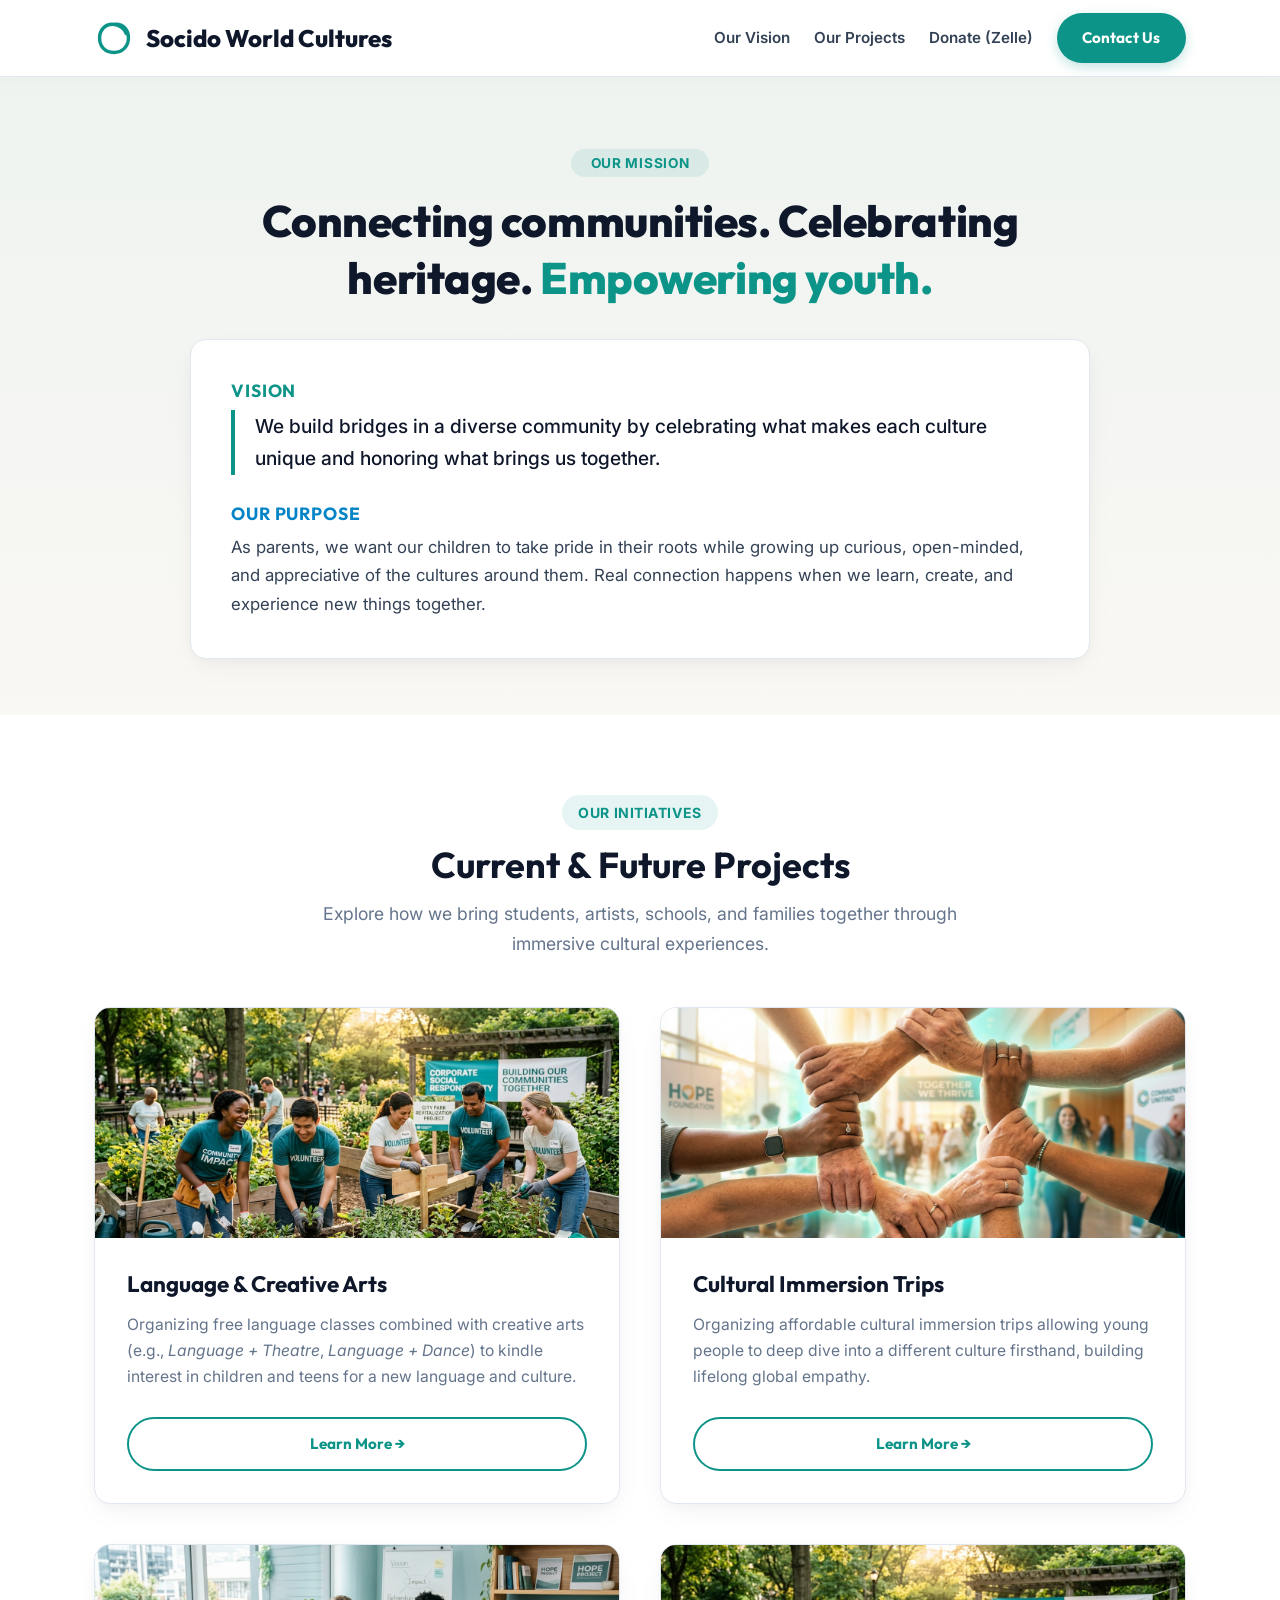
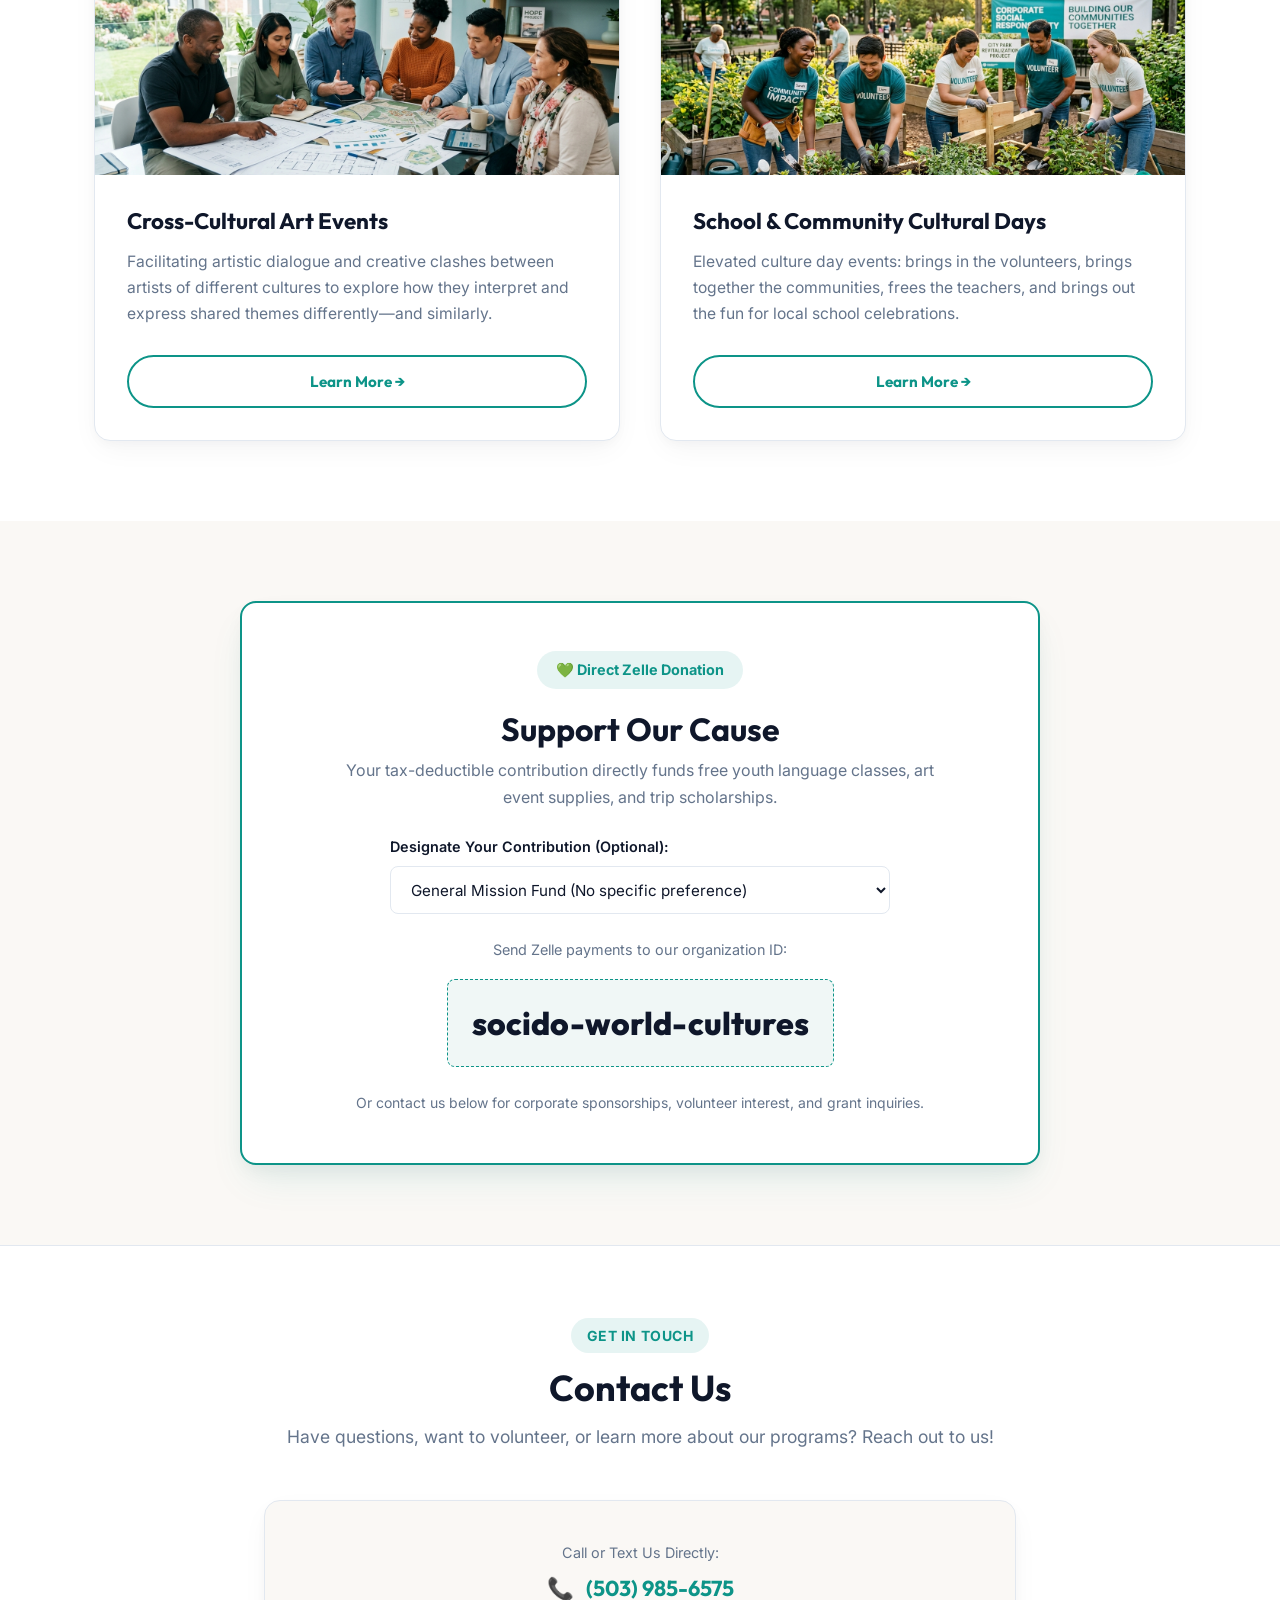
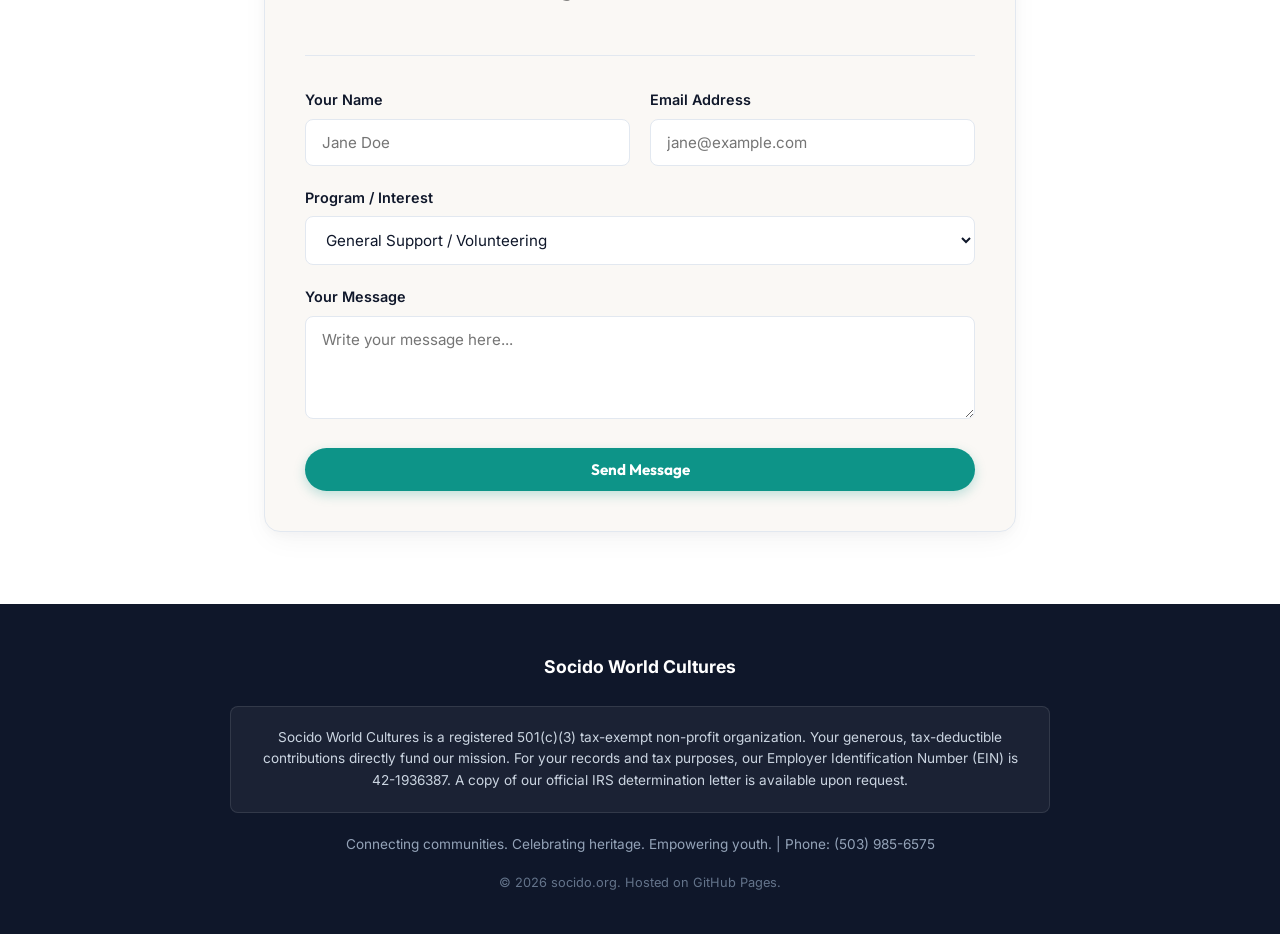
==== index.html @ 140ca75e "Replace logo with clean calligraphy ink brush O SVG ring and remove all dashed/squiggly outer patter" ====
<!DOCTYPE html>
<html lang="en">
<head>
  <meta charset="UTF-8">
  <meta name="viewport" content="width=device-width, initial-scale=1.0">
  <title>Socido World Cultures — Connecting communities. Celebrating heritage. Empowering youth.</title>
  <meta name="description" content="Socido World Cultures (socido.org) is a 501(c)(3) non-profit connecting communities, celebrating heritage, and empowering youth through free language & arts classes, cultural immersion trips, cross-cultural art events, and school cultural days. EIN: 42-1936387.">
  <link rel="stylesheet" href="style.css">
</head>
<body>

  <!-- Minimal Header Bar -->
  <header class="site-header">
    <div class="container header-inner">
      <a href="index.html" class="brand-logo">
        <div class="logo-badge" aria-label="Socido World Cultures Ink Logo">
          <svg viewBox="0 0 100 100" width="38" height="38" style="display:block;">
            <path d="M 52 14 C 74 12, 88 28, 88 50 C 88 72, 72 88, 50 88 C 26 88, 12 72, 12 50 C 12 28, 28 12, 48 14 C 62 15, 78 24, 82 38" fill="none" stroke="#0d9488" stroke-width="9" stroke-linecap="round" stroke-linejoin="round" />
            <circle cx="56" cy="14" r="3" fill="#0d9488" />
          </svg>
        </div>
        <span>Socido World Cultures</span>
      </a>

      <nav>
        <ul class="nav-menu" id="navMenu">
          <li><a href="#vision" class="nav-link">Our Vision</a></li>
          <li><a href="#projects" class="nav-link">Our Projects</a></li>
          <li><a href="#donate" class="nav-link">Donate (Zelle)</a></li>
          <li><a href="#contact" class="btn btn-primary">Contact Us</a></li>
        </ul>
      </nav>

      <button class="mobile-toggle" id="mobileToggle" aria-label="Toggle Menu">☰</button>
    </div>
  </header>

  <main>
    <!-- Tagline & Vision Hero Section -->
    <section class="hero-vision" id="vision">
      <div class="container">
        <span class="tag" style="background: rgba(13, 148, 136, 0.1); color: var(--primary); padding: 0.35rem 1.25rem; border-radius: 50px; font-weight: 700; font-size: 0.85rem; text-transform: uppercase; letter-spacing: 0.05em;">Our Mission</span>
        
        <!-- Tagline -->
        <h1 style="margin-top: 1rem; font-size: 2.75rem; color: var(--text-heading); font-weight: 800; line-height: 1.3;">
          Connecting communities. Celebrating heritage. <span class="text-highlight">Empowering youth.</span>
        </h1>

        <div class="vision-card">
          <!-- Vision -->
          <div style="margin-bottom: 1.75rem;">
            <h3 style="font-size: 1.1rem; text-transform: uppercase; color: var(--primary); letter-spacing: 0.05em; margin-bottom: 0.5rem; font-weight: 700;">Vision</h3>
            <p style="font-size: 1.2rem; font-weight: 500; line-height: 1.7; color: var(--text-heading); border-left: 4px solid var(--primary); padding-left: 1.25rem;">
              We build bridges in a diverse community by celebrating what makes each culture unique and honoring what brings us together.
            </p>
          </div>

          <!-- Our Purpose -->
          <div>
            <h3 style="font-size: 1.1rem; text-transform: uppercase; color: var(--secondary); letter-spacing: 0.05em; margin-bottom: 0.5rem; font-weight: 700;">Our Purpose</h3>
            <p style="color: var(--text-body); font-size: 1.05rem; line-height: 1.7;">
              As parents, we want our children to take pride in their roots while growing up curious, open-minded, and appreciative of the cultures around them. Real connection happens when we learn, create, and experience new things together.
            </p>
          </div>
        </div>
      </div>
    </section>

    <!-- Four Projects Boxes (Balanced 2x2 Grid) -->
    <section class="section" id="projects" style="background: #ffffff;">
      <div class="container">
        <div class="section-header">
          <span class="tag">Our Initiatives</span>
          <h2>Current & Future Projects</h2>
          <p>Explore how we bring students, artists, schools, and families together through immersive cultural experiences.</p>
        </div>

        <div class="projects-grid-2x2">
          
          <!-- Box 1: Language & Creative Arts -->
          <div class="project-box">
            <div class="project-thumb">
              <img src="images/hero_banner.jpg" alt="Language & Creative Arts">
            </div>
            <div class="project-body">
              <h3>Language & Creative Arts</h3>
              <p>Organizing free language classes combined with creative arts (e.g., <em>Language + Theatre</em>, <em>Language + Dance</em>) to kindle interest in children and teens for a new language and culture.</p>
              <a href="project-language-arts.html" class="btn btn-outline" style="width: 100%;">Learn More &rarr;</a>
            </div>
          </div>

          <!-- Box 2: Cultural Immersion Trips -->
          <div class="project-box">
            <div class="project-thumb">
              <img src="images/support_hero.jpg" alt="Cultural Immersion Trips">
            </div>
            <div class="project-body">
              <h3>Cultural Immersion Trips</h3>
              <p>Organizing affordable cultural immersion trips allowing young people to deep dive into a different culture firsthand, building lifelong global empathy.</p>
              <a href="project-immersion.html" class="btn btn-outline" style="width: 100%;">Learn More &rarr;</a>
            </div>
          </div>

          <!-- Box 3: Cross-Cultural Art Events -->
          <div class="project-box">
            <div class="project-thumb">
              <img src="images/about_mission.jpg" alt="Cross-Cultural Art Events">
            </div>
            <div class="project-body">
              <h3>Cross-Cultural Art Events</h3>
              <p>Facilitating artistic dialogue and creative clashes between artists of different cultures to explore how they interpret and express shared themes differently—and similarly.</p>
              <a href="project-art-events.html" class="btn btn-outline" style="width: 100%;">Learn More &rarr;</a>
            </div>
          </div>

          <!-- Box 4: School & Community Cultural Days -->
          <div class="project-box">
            <div class="project-thumb">
              <img src="images/hero_banner.jpg" alt="School & Community Cultural Days">
            </div>
            <div class="project-body">
              <h3>School & Community Cultural Days</h3>
              <p>Elevated culture day events: brings in the volunteers, brings together the communities, frees the teachers, and brings out the fun for local school celebrations.</p>
              <a href="project-cultural-days.html" class="btn btn-outline" style="width: 100%;">Learn More &rarr;</a>
            </div>
          </div>

        </div>
      </div>
    </section>

    <!-- Donation Box (Zelle Info & Program Designation Dropdown) -->
    <section class="section" id="donate">
      <div class="container">
        <div class="donation-box">
          <div class="zelle-badge">💚 Direct Zelle Donation</div>
          <h2 style="font-size: 2rem; margin-bottom: 0.5rem;">Support Our Cause</h2>
          <p style="color: var(--text-muted); max-width: 620px; margin: 0 auto;">Your tax-deductible contribution directly funds free youth language classes, art event supplies, and trip scholarships.</p>

          <!-- Contribution Purpose Dropdown (Optional Choice Included) -->
          <div class="donation-select-group">
            <label for="donationPurpose">Designate Your Contribution (Optional):</label>
            <select id="donationPurpose">
              <option value="">General Mission Fund (No specific preference)</option>
              <option value="Language & Creative Arts">Language & Creative Arts (Free Classes & Theatre Camps)</option>
              <option value="Cultural Immersion Trips">Cultural Immersion Trips (Youth Travel Scholarships)</option>
              <option value="Cross-Cultural Art Events">Cross-Cultural Art Events & Exhibitions</option>
              <option value="School & Community Cultural Days">School & Community Cultural Days</option>
            </select>
          </div>

          <div style="margin-top: 1.5rem;">
            <span style="font-size: 0.9rem; color: var(--text-muted); display: block;">Send Zelle payments to our organization ID:</span>
            <div class="zelle-handle">socido-world-cultures</div>
          </div>
          
          <p style="font-size: 0.875rem; color: var(--text-muted); margin-top: 0.5rem;">Or contact us below for corporate sponsorships, volunteer interest, and grant inquiries.</p>
        </div>
      </div>
    </section>

    <!-- Contact Us Area -->
    <section class="section contact-section" id="contact">
      <div class="container" style="max-width: 800px;">
        <div class="section-header">
          <span class="tag">Get In Touch</span>
          <h2>Contact Us</h2>
          <p>Have questions, want to volunteer, or learn more about our programs? Reach out to us!</p>
        </div>

        <div class="contact-card">
          <!-- Phone Badge -->
          <div style="text-align: center; margin-bottom: 2rem; padding-bottom: 1.5rem; border-bottom: 1px solid var(--border-light);">
            <span style="font-size: 0.9rem; color: var(--text-muted); display: block; margin-bottom: 0.3rem;">Call or Text Us Directly:</span>
            <div class="phone-badge">
              <span>📞</span>
              <a href="tel:5039856575" style="color: var(--primary);">(503) 985-6575</a>
            </div>
          </div>

          <!-- Working Email Form -->
          <form action="https://formsubmit.co/cici.socido@gmail.com" method="POST">
            <input type="hidden" name="_subject" value="New Inquiry from socido.org">
            <input type="hidden" name="_template" value="table">
            <input type="hidden" name="_captcha" value="false">

            <div style="display: grid; grid-template-columns: 1fr 1fr; gap: 1.25rem;">
              <div class="form-group">
                <label>Your Name</label>
                <input type="text" name="name" required placeholder="Jane Doe">
              </div>
              <div class="form-group">
                <label>Email Address</label>
                <input type="email" name="email" required placeholder="jane@example.com">
              </div>
            </div>

            <div class="form-group">
              <label>Program / Interest</label>
              <select name="interest">
                <option value="General Support / Volunteering">General Support / Volunteering</option>
                <option value="Language & Creative Arts">Language & Creative Arts</option>
                <option value="Cultural Immersion Trips">Cultural Immersion Trips</option>
                <option value="Cross-Cultural Art Events">Cross-Cultural Art Events</option>
                <option value="School & Community Cultural Days">School & Community Cultural Days</option>
              </select>
            </div>

            <div class="form-group">
              <label>Your Message</label>
              <textarea name="message" rows="4" required placeholder="Write your message here..."></textarea>
            </div>

            <button type="submit" class="btn btn-primary" style="width: 100%;">Send Message</button>
          </form>
        </div>
      </div>
    </section>
  </main>

  <!-- Footer with 501(c)(3) Non-Profit Status -->
  <footer class="site-footer">
    <div class="container">
      <p style="margin-bottom: 0.5rem; font-weight: 700; font-size: 1.1rem; color: #ffffff;">Socido World Cultures</p>
      
      <!-- 501(c)(3) Disclaimer Paragraph -->
      <div class="nonprofit-disclaimer">
        Socido World Cultures is a registered 501(c)(3) tax-exempt non-profit organization. Your generous, tax-deductible contributions directly fund our mission. For your records and tax purposes, our Employer Identification Number (EIN) is 42-1936387. A copy of our official IRS determination letter is available upon request.
      </div>

      <p style="color: #94a3b8; font-size: 0.85rem;">Connecting communities. Celebrating heritage. Empowering youth. | Phone: (503) 985-6575</p>
      <p style="color: #64748b; font-size: 0.8rem; margin-top: 1rem;">&copy; 2026 socido.org. Hosted on GitHub Pages.</p>
    </div>
  </footer>

  <script src="script.js"></script>
</body>
</html>
---- style.css ----
/* ==========================================================================
   Socido Website — Bright, Trustworthy & Educational Design System
   ========================================================================== */

@import url('https://fonts.googleapis.com/css2?family=Inter:wght@400;500;600;700&family=Outfit:wght@500;600;700;800&family=Ma+Shan+Zheng&display=swap');

:root {
  /* Color Palette — Bright, Warm & Trustworthy */
  --bg-body: #faf8f5;
  --bg-card: #ffffff;
  --bg-subtle: #f0f7f6;
  
  --primary: #0d9488;        /* Warm Trustworthy Teal */
  --primary-hover: #0f766e;
  --secondary: #0284c7;      /* Educational Blue */
  --accent: #d97706;         /* Warm Gold Accent */
  
  --text-heading: #0f172a;   /* Deep Slate */
  --text-body: #334155;      /* Dark Soft Slate */
  --text-muted: #64748b;     /* Muted Grey */
  
  --border-light: #e2e8f0;
  --border-focus: #0d9488;
  
  /* Typography */
  --font-heading: 'Outfit', -apple-system, BlinkMacSystemFont, sans-serif;
  --font-body: 'Inter', -apple-system, BlinkMacSystemFont, sans-serif;

  /* Spacing & Radii */
  --container-max: 1140px;
  --radius-sm: 8px;
  --radius-md: 16px;
  --radius-lg: 24px;
  
  /* Shadows */
  --shadow-card: 0 10px 30px -5px rgba(15, 23, 42, 0.05), 0 4px 12px -2px rgba(15, 23, 42, 0.03);
  --shadow-hover: 0 20px 40px -10px rgba(13, 148, 136, 0.12), 0 8px 20px -4px rgba(15, 23, 42, 0.06);
  
  --transition: all 0.25s ease;
}

/* Reset & Global Base */
*, *::before, *::after {
  box-sizing: border-box;
  margin: 0;
  padding: 0;
}

html {
  scroll-behavior: smooth;
  font-size: 16px;
}

body {
  font-family: var(--font-body);
  background-color: var(--bg-body);
  color: var(--text-body);
  line-height: 1.7;
  overflow-x: hidden;
  min-height: 100vh;
  display: flex;
  flex-direction: column;
}

a {
  color: inherit;
  text-decoration: none;
  transition: var(--transition);
}

img {
  max-width: 100%;
  height: auto;
  display: block;
}

/* Typography */
h1, h2, h3, h4, h5, h6 {
  font-family: var(--font-heading);
  font-weight: 700;
  color: var(--text-heading);
  line-height: 1.25;
}

.text-highlight {
  color: var(--primary);
}

.container {
  width: 100%;
  max-width: var(--container-max);
  margin: 0 auto;
  padding: 0 1.5rem;
}

.section {
  padding: 5rem 0;
}

.section-header {
  text-align: center;
  max-width: 720px;
  margin: 0 auto 3rem auto;
}

.section-header .tag {
  display: inline-block;
  padding: 0.35rem 1rem;
  background: rgba(13, 148, 136, 0.1);
  color: var(--primary);
  border-radius: 50px;
  font-size: 0.875rem;
  font-weight: 700;
  letter-spacing: 0.04em;
  text-transform: uppercase;
  margin-bottom: 0.75rem;
}

.section-header h2 {
  font-size: 2.25rem;
  margin-bottom: 0.75rem;
}

.section-header p {
  color: var(--text-muted);
  font-size: 1.1rem;
}

/* ==========================================================================
   Header & Navigation — Clean Ink Brush "O" Logo (No Squiggly Spikes)
   ========================================================================== */
.site-header {
  position: sticky;
  top: 0;
  z-index: 1000;
  background: rgba(255, 255, 255, 0.94);
  backdrop-filter: blur(10px);
  -webkit-backdrop-filter: blur(10px);
  border-bottom: 1px solid var(--border-light);
  box-shadow: 0 2px 10px rgba(0, 0, 0, 0.02);
}

.header-inner {
  display: flex;
  align-items: center;
  justify-content: space-between;
  height: 76px;
}

.brand-logo {
  display: flex;
  align-items: center;
  gap: 0.75rem;
  font-family: var(--font-heading);
  font-weight: 800;
  font-size: 1.5rem;
  color: var(--text-heading);
}

/* Clean Calligraphy Ink-Brush "O" Badge */
.logo-badge {
  width: 40px;
  height: 40px;
  background: transparent;
  display: flex;
  align-items: center;
  justify-content: center;
  flex-shrink: 0;
}

.nav-menu {
  display: flex;
  align-items: center;
  gap: 1.5rem;
  list-style: none;
}

.nav-link {
  font-weight: 600;
  font-size: 0.95rem;
  color: var(--text-body);
}

.nav-link:hover {
  color: var(--primary);
}

.btn {
  display: inline-flex;
  align-items: center;
  justify-content: center;
  gap: 0.5rem;
  padding: 0.75rem 1.6rem;
  border-radius: 50px;
  font-family: var(--font-heading);
  font-weight: 700;
  font-size: 0.95rem;
  cursor: pointer;
  border: none;
  transition: var(--transition);
}

.btn-primary {
  background: var(--primary);
  color: #ffffff;
  box-shadow: 0 4px 12px rgba(13, 148, 136, 0.25);
}

.btn-primary:hover {
  background: var(--primary-hover);
  transform: translateY(-2px);
  box-shadow: 0 6px 18px rgba(13, 148, 136, 0.35);
}

.btn-outline {
  background: transparent;
  color: var(--primary);
  border: 2px solid var(--primary);
}

.btn-outline:hover {
  background: rgba(13, 148, 136, 0.08);
  transform: translateY(-2px);
}

/* Mobile Toggle */
.mobile-toggle {
  display: none;
  background: none;
  border: none;
  font-size: 1.5rem;
  color: var(--text-heading);
  cursor: pointer;
}

/* ==========================================================================
   Vision Hero Section
   ========================================================================== */
.hero-vision {
  padding: 4.5rem 0 3.5rem 0;
  background: linear-gradient(180deg, rgba(13, 148, 136, 0.05) 0%, rgba(250, 248, 245, 1) 100%);
  text-align: center;
}

.hero-vision h1 {
  font-size: 2.75rem;
  max-width: 900px;
  margin: 0 auto 1.5rem auto;
  letter-spacing: -0.01em;
}

.vision-card {
  background: var(--bg-card);
  border-radius: var(--radius-md);
  border: 1px solid var(--border-light);
  padding: 2.5rem;
  box-shadow: var(--shadow-card);
  max-width: 900px;
  margin: 2rem auto 0 auto;
  text-align: left;
}

.vision-card p {
  font-size: 1.125rem;
  color: var(--text-body);
  margin-bottom: 1.25rem;
}

.vision-card p:last-child {
  margin-bottom: 0;
}

/* ==========================================================================
   Project Boxes Grid — Balanced 2x2 Layout
   ========================================================================== */
.projects-grid-2x2 {
  display: grid;
  grid-template-columns: repeat(2, 1fr);
  gap: 2.5rem;
}

.project-box {
  background: var(--bg-card);
  border: 1px solid var(--border-light);
  border-radius: var(--radius-md);
  overflow: hidden;
  box-shadow: var(--shadow-card);
  transition: var(--transition);
  display: flex;
  flex-direction: column;
}

.project-box:hover {
  transform: translateY(-5px);
  box-shadow: var(--shadow-hover);
  border-color: rgba(13, 148, 136, 0.3);
}

.project-thumb {
  height: 230px;
  overflow: hidden;
}

.project-thumb img {
  width: 100%;
  height: 100%;
  object-fit: cover;
  transition: transform 0.5s ease;
}

.project-box:hover .project-thumb img {
  transform: scale(1.05);
}

.project-body {
  padding: 2rem;
  display: flex;
  flex-direction: column;
  flex-grow: 1;
}

.project-body h3 {
  font-size: 1.4rem;
  margin-bottom: 0.85rem;
}

.project-body p {
  color: var(--text-muted);
  font-size: 0.98rem;
  line-height: 1.65;
  margin-bottom: 1.75rem;
  flex-grow: 1;
}

/* ==========================================================================
   Photo Gallery Grid — Complete Image Preservation (No Face Cropping)
   ========================================================================== */
.gallery-cluster {
  margin-bottom: 3.5rem;
}

.cluster-title {
  font-size: 1.4rem;
  color: var(--text-heading);
  margin-bottom: 1.25rem;
  display: flex;
  align-items: center;
  gap: 0.6rem;
  border-bottom: 2px solid var(--border-light);
  padding-bottom: 0.5rem;
  text-transform: capitalize;
}

.gallery-grid {
  display: grid;
  grid-template-columns: repeat(auto-fill, minmax(280px, 1fr));
  gap: 1.75rem;
  align-items: start;
}

.gallery-card {
  background: #ffffff;
  border: 1px solid var(--border-light);
  border-radius: var(--radius-sm);
  overflow: hidden;
  box-shadow: var(--shadow-card);
  transition: var(--transition);
  display: flex;
  flex-direction: column;
}

.gallery-card:hover {
  transform: translateY(-4px);
  box-shadow: var(--shadow-hover);
}

.gallery-card-thumb {
  width: 100%;
  background: var(--bg-subtle);
  display: flex;
  align-items: center;
  justify-content: center;
  padding: 0.5rem;
  min-height: 200px;
}

.gallery-card-thumb img {
  width: 100%;
  height: auto;
  max-height: 480px;
  object-fit: contain;
  border-radius: 4px;
}

.gallery-caption {
  padding: 0.85rem 1rem;
  font-size: 0.925rem;
  font-weight: 600;
  color: var(--text-heading);
  text-align: center;
  background: #ffffff;
  border-top: 1px solid var(--border-light);
}

/* ==========================================================================
   Donation Box (Zelle Info & Designation Select)
   ========================================================================== */
.donation-box {
  background: #ffffff;
  border: 2px solid var(--primary);
  border-radius: var(--radius-md);
  padding: 3rem 2.5rem;
  box-shadow: var(--shadow-hover);
  text-align: center;
  max-width: 800px;
  margin: 0 auto;
}

.zelle-badge {
  display: inline-flex;
  align-items: center;
  gap: 0.5rem;
  background: rgba(13, 148, 136, 0.1);
  color: var(--primary);
  font-weight: 700;
  padding: 0.4rem 1.2rem;
  border-radius: 50px;
  font-size: 0.9rem;
  margin-bottom: 1.25rem;
}

.zelle-handle {
  font-family: var(--font-heading);
  font-size: 2rem;
  font-weight: 800;
  color: var(--text-heading);
  background: var(--bg-subtle);
  padding: 1rem 1.5rem;
  border-radius: var(--radius-sm);
  display: inline-block;
  margin: 1rem 0;
  user-select: all;
  border: 1px dashed var(--primary);
}

.donation-select-group {
  max-width: 500px;
  margin: 1.5rem auto 1rem auto;
  text-align: left;
}

.donation-select-group label {
  display: block;
  font-size: 0.9rem;
  font-weight: 600;
  color: var(--text-heading);
  margin-bottom: 0.4rem;
}

.donation-select-group select {
  width: 100%;
  padding: 0.8rem 1rem;
  background: #ffffff;
  border: 1px solid var(--border-light);
  border-radius: var(--radius-sm);
  font-family: var(--font-body);
  font-size: 0.95rem;
  color: var(--text-heading);
}

/* ==========================================================================
   Contact Area
   ========================================================================== */
.contact-section {
  background: #ffffff;
  border-top: 1px solid var(--border-light);
  padding: 4.5rem 0;
}

.contact-card {
  background: var(--bg-body);
  border: 1px solid var(--border-light);
  border-radius: var(--radius-md);
  padding: 2.5rem;
  box-shadow: var(--shadow-card);
}

.phone-badge {
  display: inline-flex;
  align-items: center;
  gap: 0.75rem;
  font-family: var(--font-heading);
  font-size: 1.35rem;
  font-weight: 700;
  color: var(--primary);
  margin-bottom: 1.5rem;
}

.form-group {
  margin-bottom: 1.25rem;
}

.form-group label {
  display: block;
  font-weight: 600;
  font-size: 0.9rem;
  color: var(--text-heading);
  margin-bottom: 0.4rem;
}

.form-group input,
.form-group select,
.form-group textarea {
  width: 100%;
  padding: 0.8rem 1rem;
  background: #ffffff;
  border: 1px solid var(--border-light);
  border-radius: var(--radius-sm);
  font-family: var(--font-body);
  font-size: 0.95rem;
  color: var(--text-heading);
  transition: var(--transition);
}

.form-group input:focus,
.form-group select:focus,
.form-group textarea:focus {
  outline: none;
  border-color: var(--border-focus);
  box-shadow: 0 0 0 3px rgba(13, 148, 136, 0.15);
}

/* ==========================================================================
   Footer — 501(c)(3) Non-Profit Status
   ========================================================================== */
.site-footer {
  margin-top: auto;
  background: var(--text-heading);
  color: #94a3b8;
  padding: 3rem 0 2.5rem 0;
  font-size: 0.9rem;
  text-align: center;
}

.site-footer a {
  color: #f8fafc;
}

.nonprofit-disclaimer {
  max-width: 820px;
  margin: 1.5rem auto 1.25rem auto;
  padding: 1.25rem;
  background: rgba(255, 255, 255, 0.05);
  border: 1px solid rgba(255, 255, 255, 0.1);
  border-radius: var(--radius-sm);
  color: #cbd5e1;
  font-size: 0.85rem;
  line-height: 1.6;
  text-align: center;
}

/* Responsive */
@media (max-width: 992px) {
  .projects-grid-2x2 {
    grid-template-columns: 1fr;
    gap: 2rem;
  }
}

@media (max-width: 768px) {
  .hero-vision h1 {
    font-size: 2rem;
  }
  .zelle-handle {
    font-size: 1.4rem;
  }
  .mobile-toggle {
    display: block;
  }
  .nav-menu {
    position: fixed;
    top: 76px;
    left: 0;
    width: 100%;
    background: #ffffff;
    flex-direction: column;
    padding: 2rem;
    gap: 1rem;
    border-bottom: 1px solid var(--border-light);
    transform: translateY(-150%);
    transition: transform 0.3s ease;
    box-shadow: 0 10px 20px rgba(0,0,0,0.05);
  }
  .nav-menu.open {
    transform: translateY(0);
  }
}
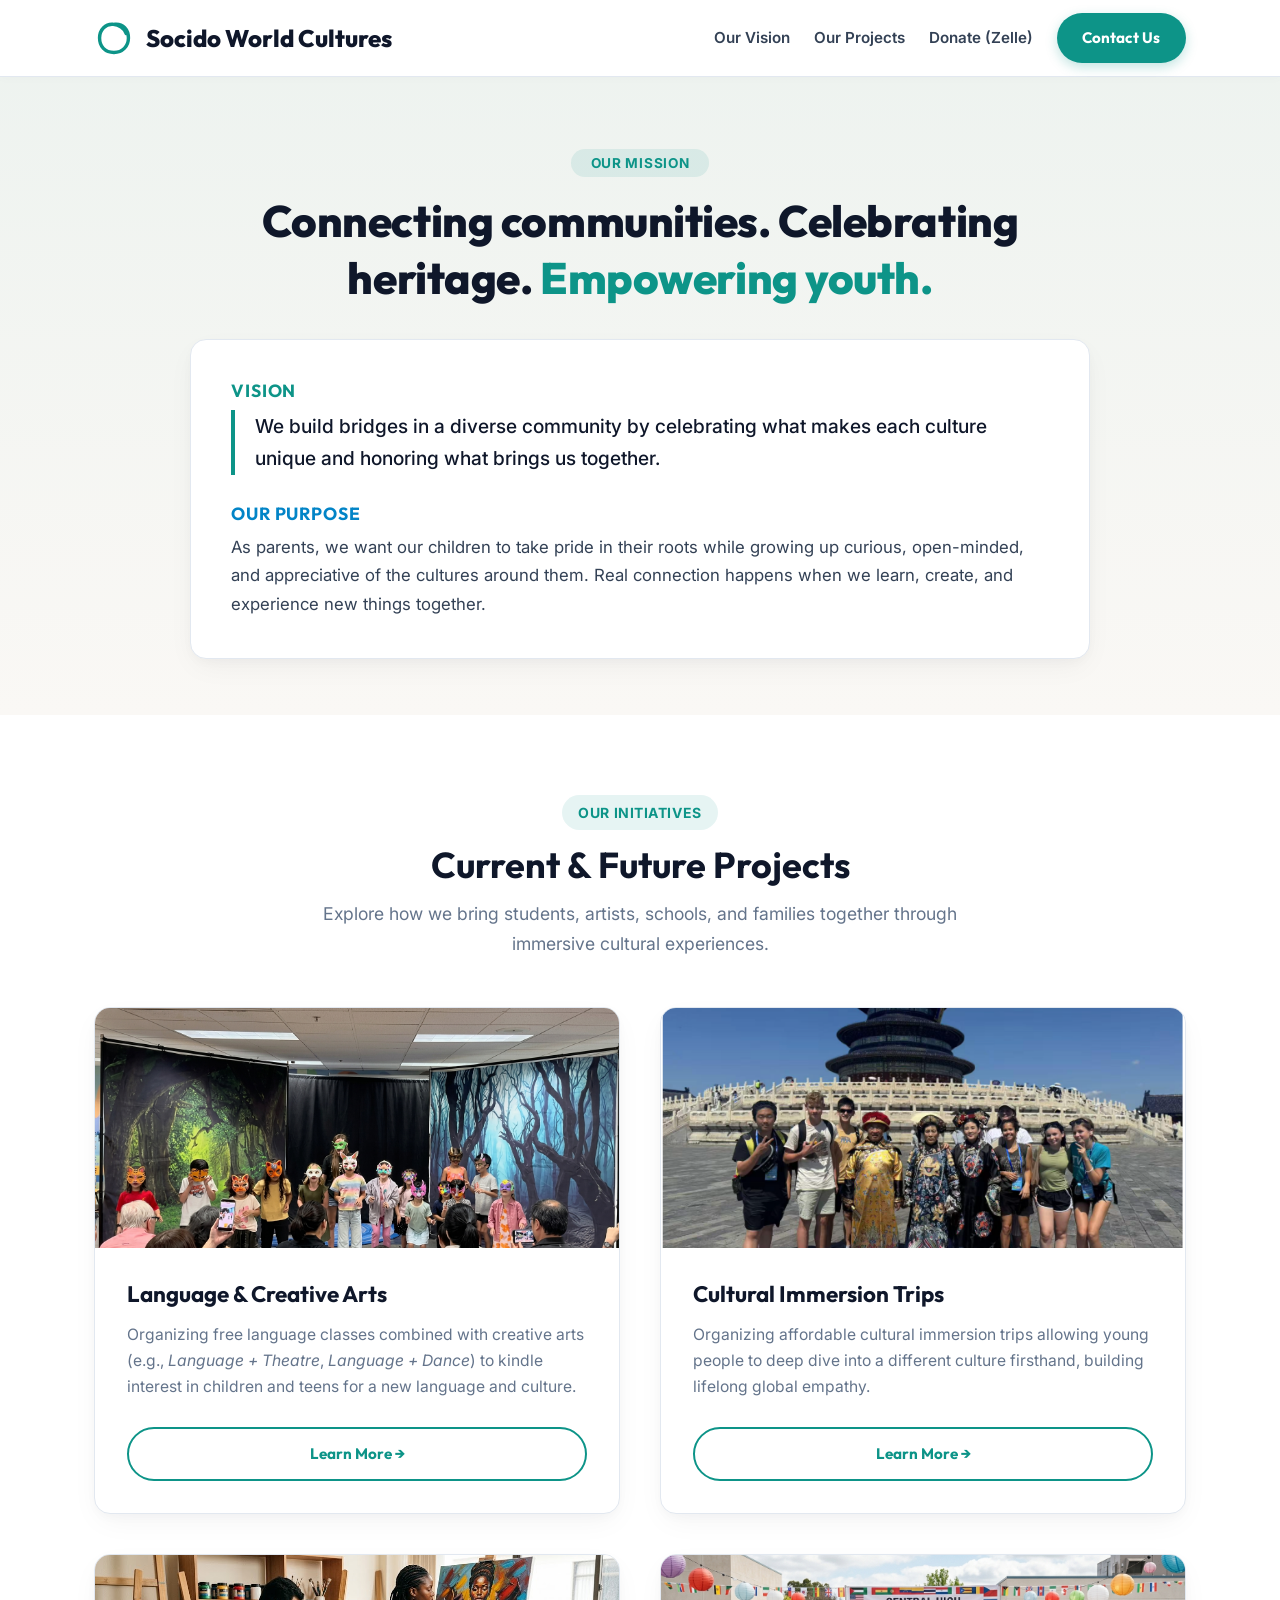
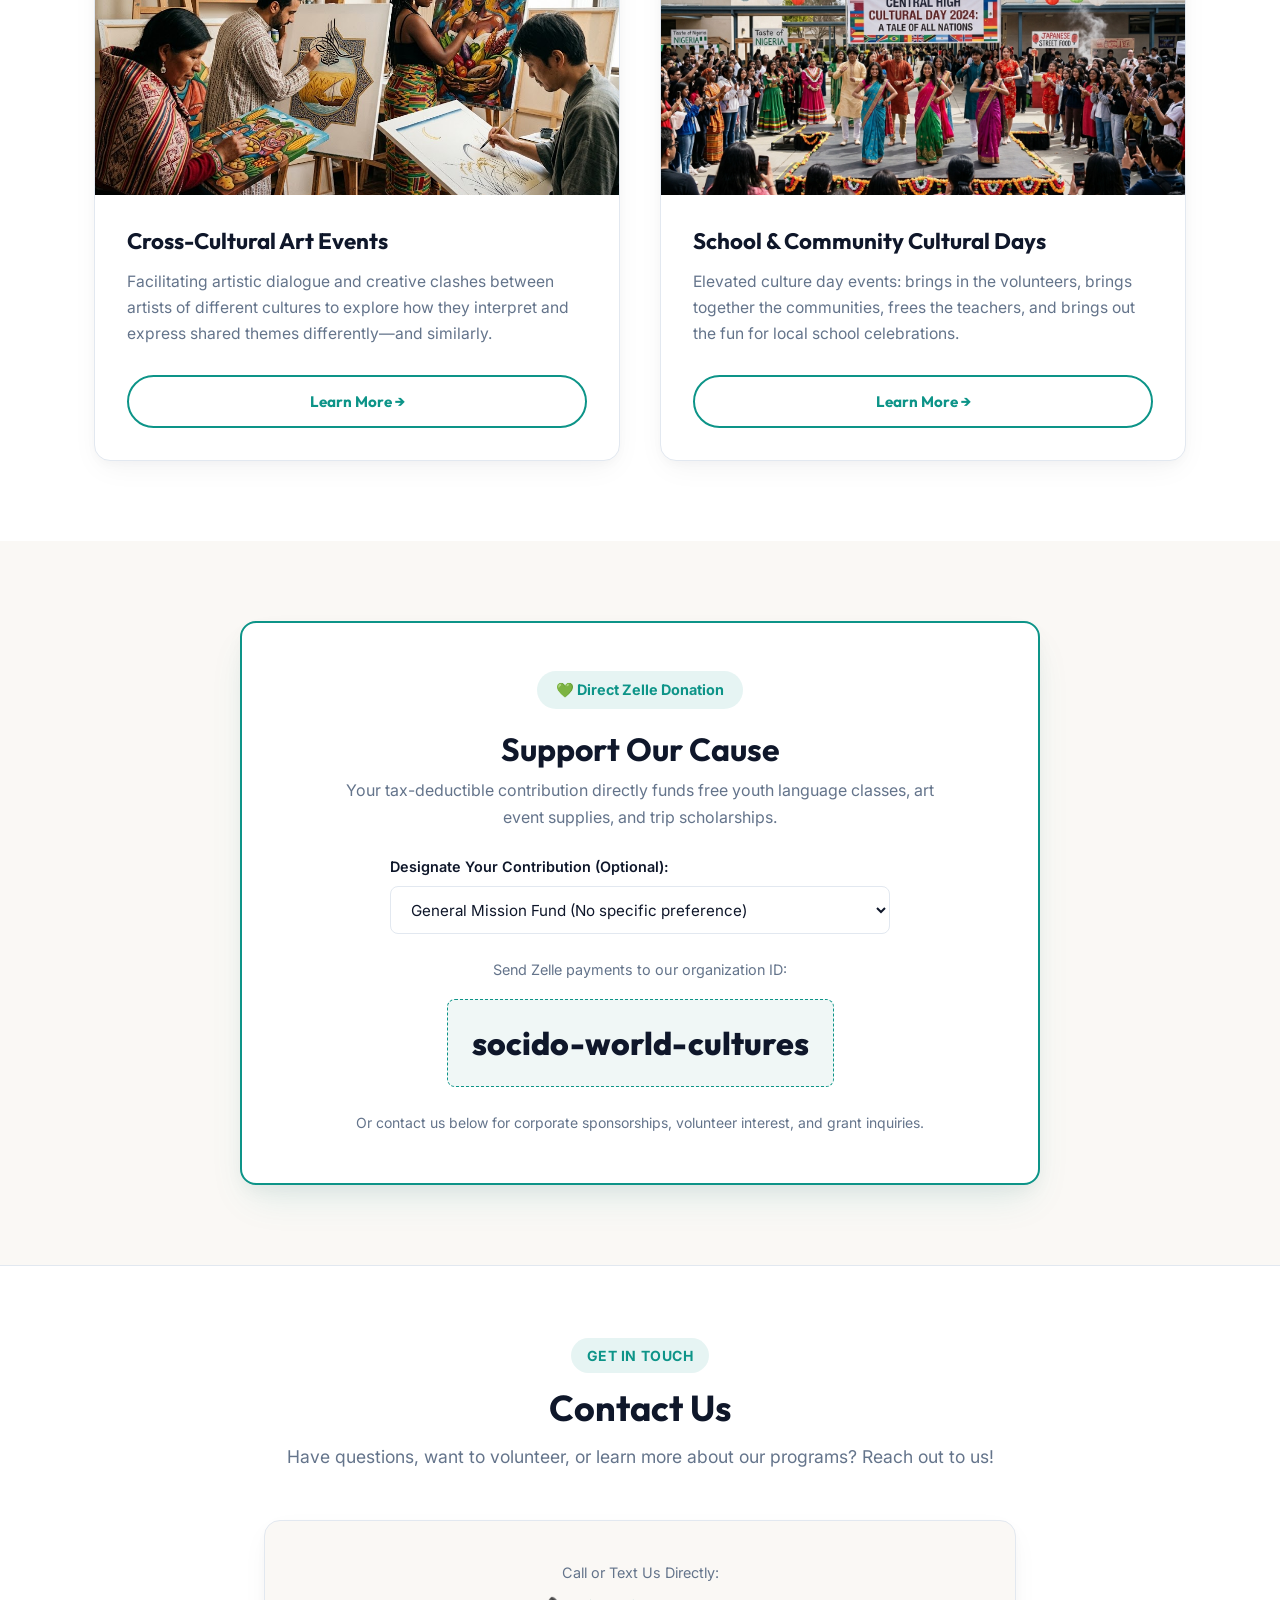
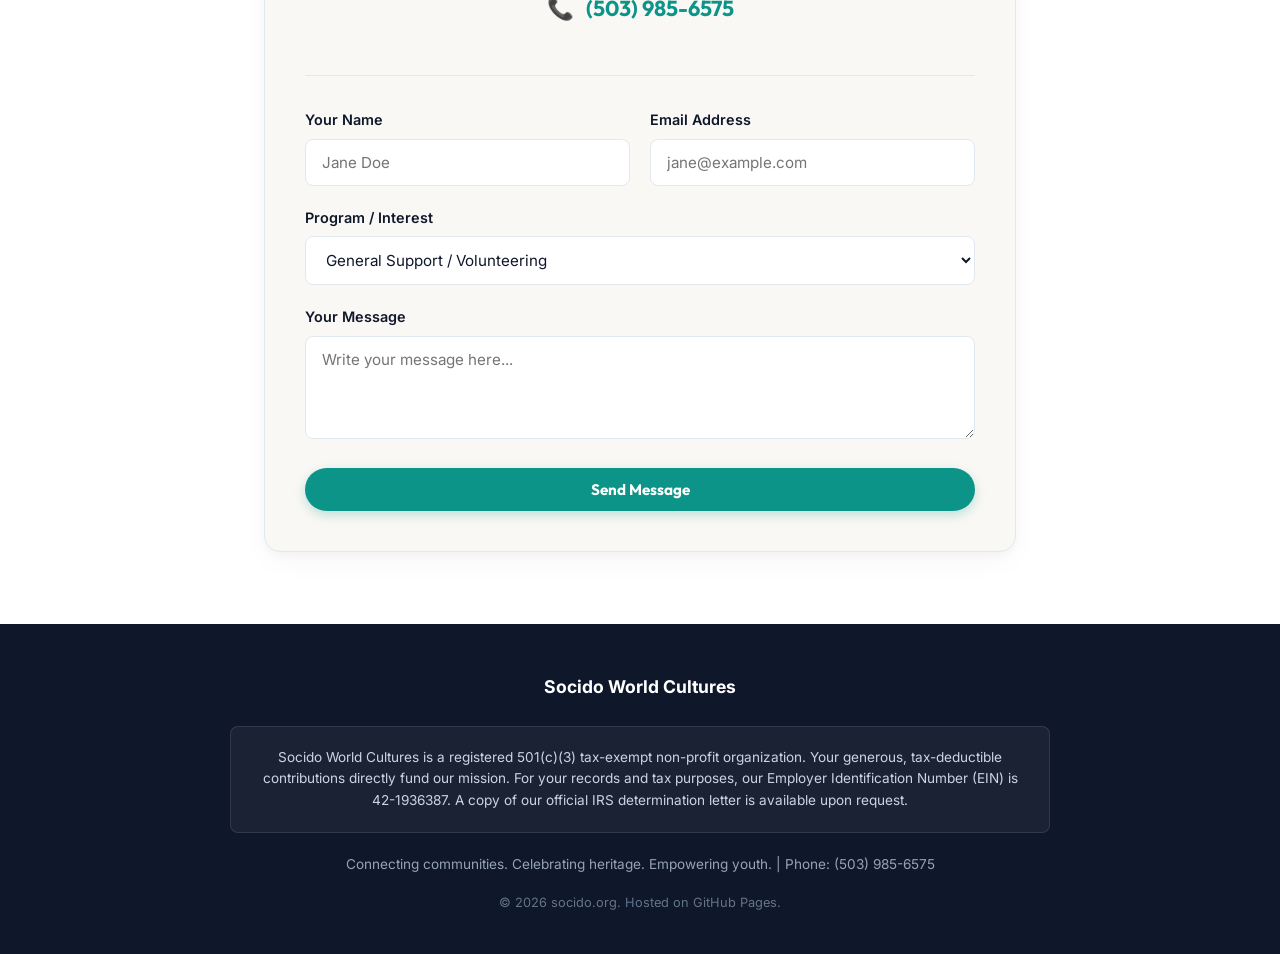
==== commit a20dc748: "Update Beijing immersion photo captions to thinner longer descriptive phrases and replace home page " ====
--- a/index.html
+++ b/index.html
@@ -80,7 +80,7 @@
           <!-- Box 1: Language & Creative Arts -->
           <div class="project-box">
             <div class="project-thumb">
-              <img src="images/hero_banner.jpg" alt="Language & Creative Arts">
+              <img src="images/Chinese theatre show.jpeg" alt="Language & Creative Arts - Chinese Theatre Show">
             </div>
             <div class="project-body">
               <h3>Language & Creative Arts</h3>
@@ -92,7 +92,7 @@
           <!-- Box 2: Cultural Immersion Trips -->
           <div class="project-box">
             <div class="project-thumb">
-              <img src="images/support_hero.jpg" alt="Cultural Immersion Trips">
+              <img src="images/immersion trip.png" alt="Cultural Immersion Trips - Beijing Immersion">
             </div>
             <div class="project-body">
               <h3>Cultural Immersion Trips</h3>
@@ -104,7 +104,7 @@
           <!-- Box 3: Cross-Cultural Art Events -->
           <div class="project-box">
             <div class="project-thumb">
-              <img src="images/about_mission.jpg" alt="Cross-Cultural Art Events">
+              <img src="images/artists working.jpeg" alt="Cross-Cultural Art Events - Artists Working Together">
             </div>
             <div class="project-body">
               <h3>Cross-Cultural Art Events</h3>
@@ -116,7 +116,7 @@
           <!-- Box 4: School & Community Cultural Days -->
           <div class="project-box">
             <div class="project-thumb">
-              <img src="images/hero_banner.jpg" alt="School & Community Cultural Days">
+              <img src="images/school culture day.jpeg" alt="School & Community Cultural Days">
             </div>
             <div class="project-body">
               <h3>School & Community Cultural Days</h3>
--- a/style.css
+++ b/style.css
@@ -127,7 +127,7 @@
 }
 
 /* ==========================================================================
-   Header & Navigation — Clean Ink Brush "O" Logo (No Squiggly Spikes)
+   Header & Navigation — Clean Calligraphy Ink-Brush "O" Logo
    ========================================================================== */
 .site-header {
   position: sticky;
@@ -297,8 +297,9 @@
 }
 
 .project-thumb {
-  height: 230px;
+  height: 240px;
   overflow: hidden;
+  background: var(--bg-subtle);
 }
 
 .project-thumb img {
@@ -392,14 +393,16 @@
   border-radius: 4px;
 }
 
+/* Thinner, smaller, elegant subscript captions */
 .gallery-caption {
-  padding: 0.85rem 1rem;
-  font-size: 0.925rem;
-  font-weight: 600;
-  color: var(--text-heading);
+  padding: 0.75rem 0.85rem;
+  font-size: 0.85rem;
+  font-weight: 400;
+  color: var(--text-muted);
   text-align: center;
   background: #ffffff;
   border-top: 1px solid var(--border-light);
+  line-height: 1.45;
 }
 
 /* ==========================================================================
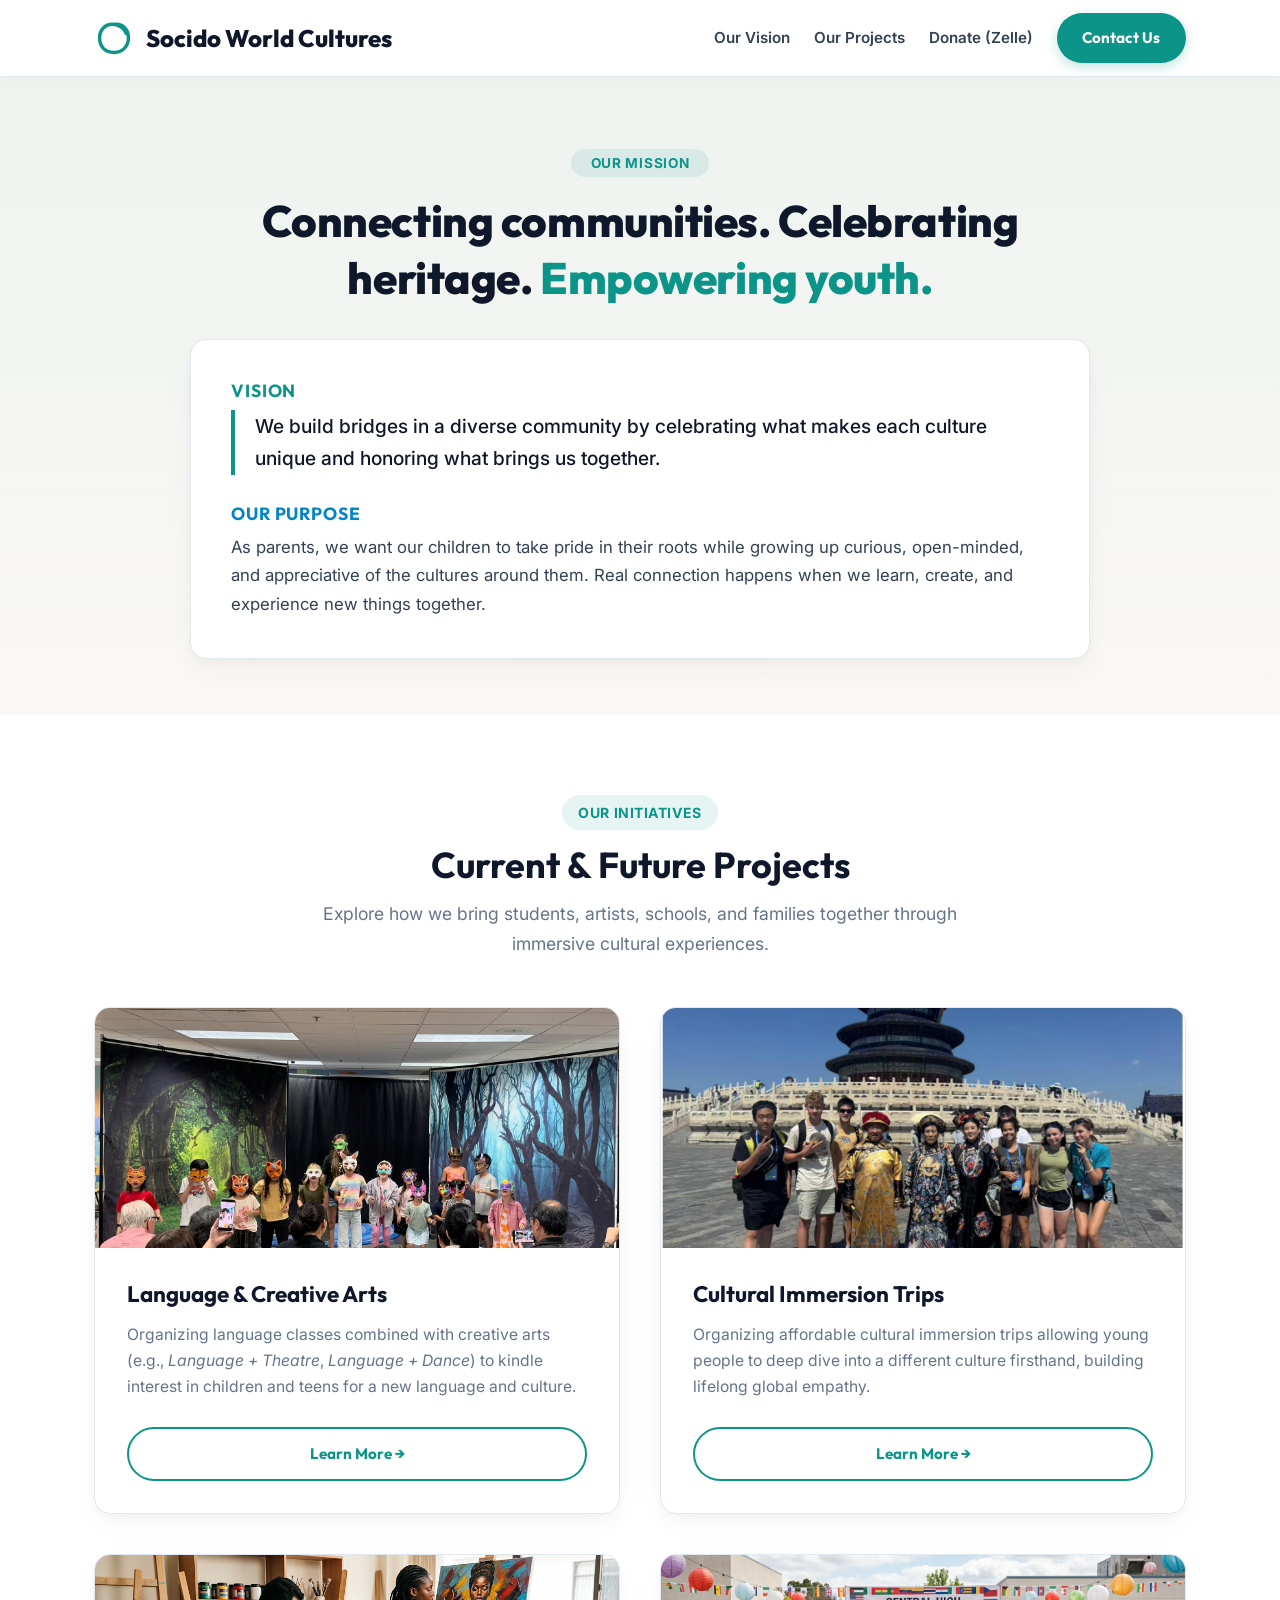
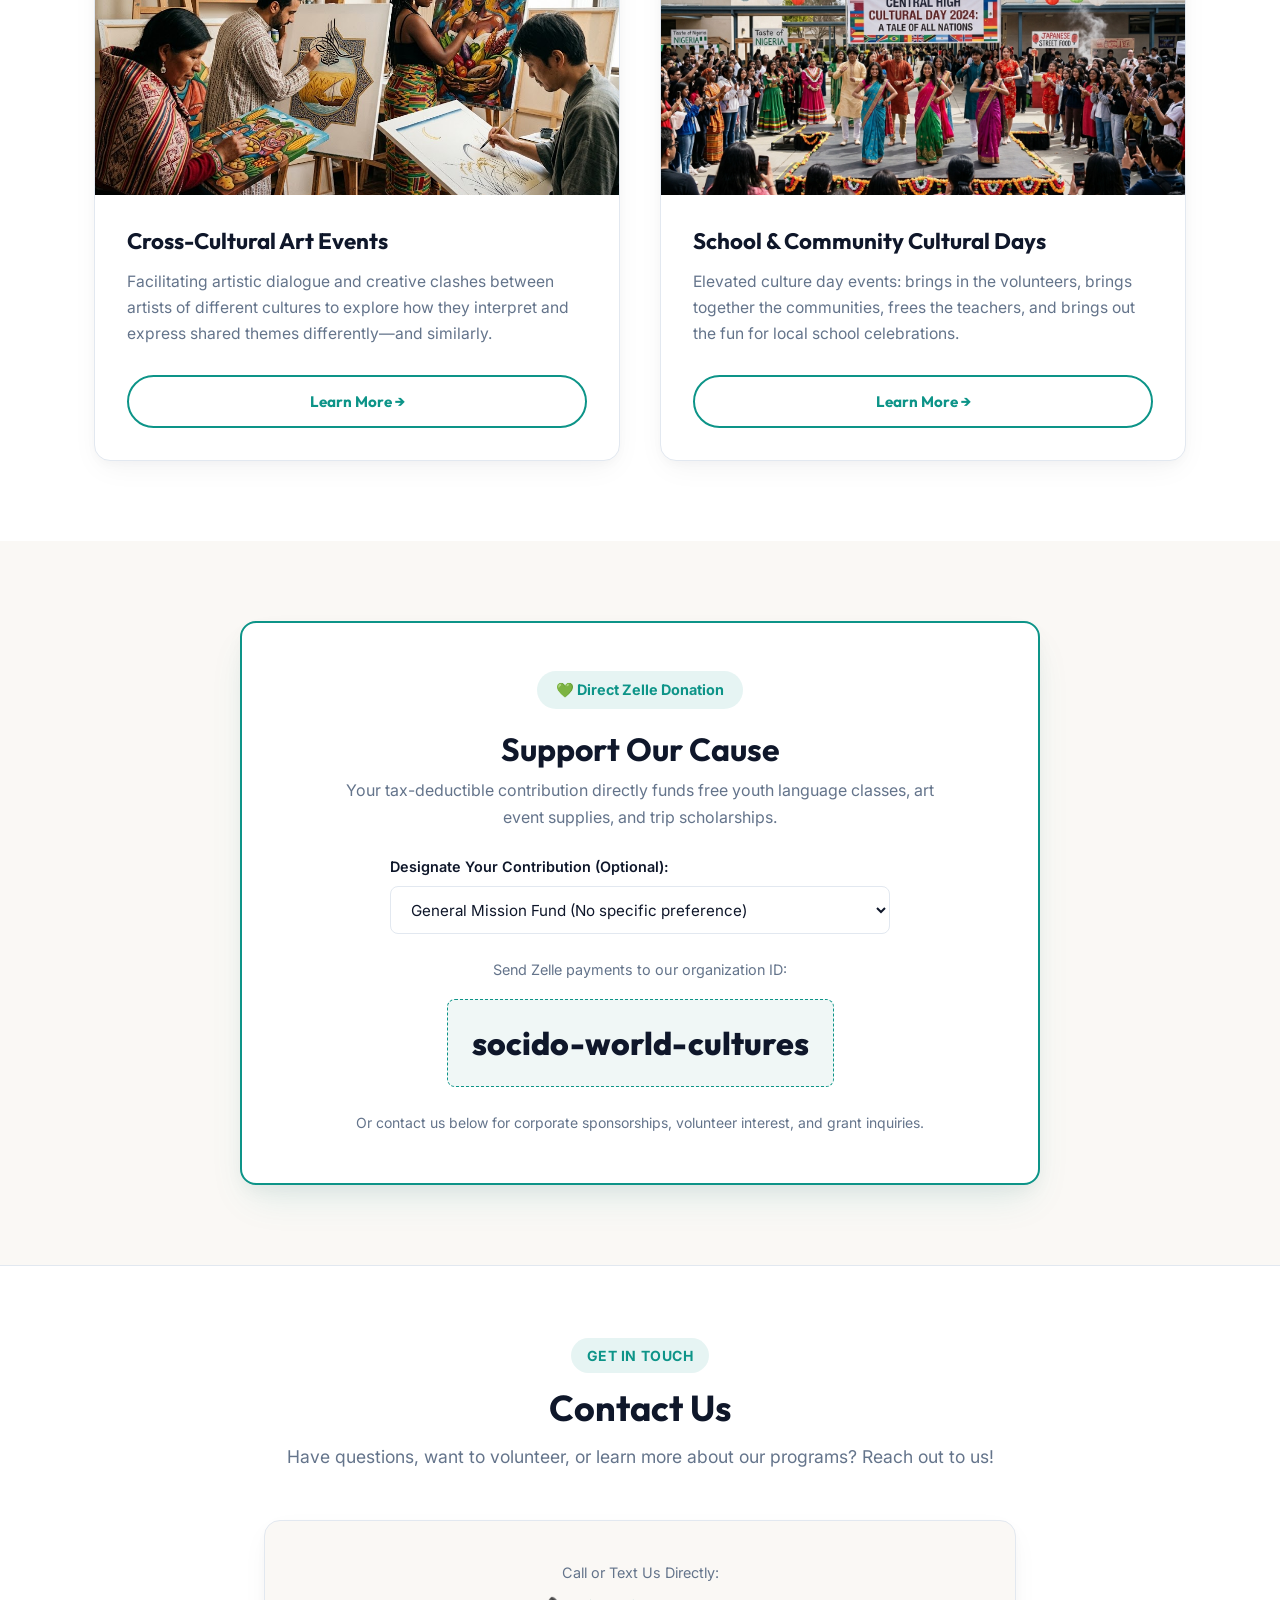
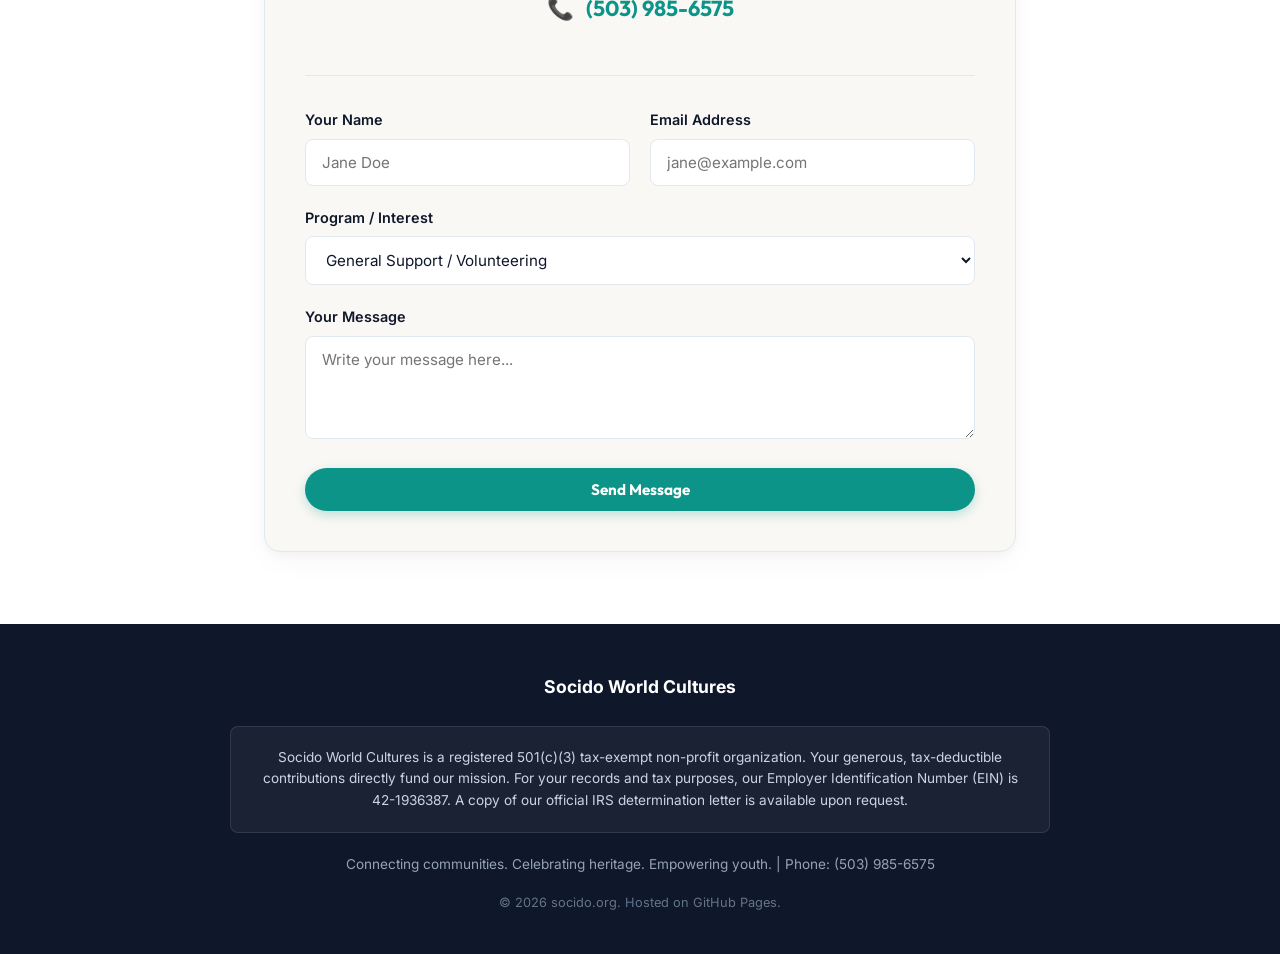
==== commit 8b004ee2: "Update Language & Arts wording on home page box and project detail page intro text" ====
--- a/index.html
+++ b/index.html
@@ -4,8 +4,8 @@
   <meta charset="UTF-8">
   <meta name="viewport" content="width=device-width, initial-scale=1.0">
   <title>Socido World Cultures — Connecting communities. Celebrating heritage. Empowering youth.</title>
-  <meta name="description" content="Socido World Cultures (socido.org) is a 501(c)(3) non-profit connecting communities, celebrating heritage, and empowering youth through free language & arts classes, cultural immersion trips, cross-cultural art events, and school cultural days. EIN: 42-1936387.">
-  <link rel="stylesheet" href="style.css">
+  <meta name="description" content="Socido World Cultures (socido.org) is a 501(c)(3) non-profit connecting communities, celebrating heritage, and empowering youth through language & arts classes, cultural immersion trips, cross-cultural art events, and school cultural days. EIN: 42-1936387.">
+  <link rel="stylesheet" href="style.css?v=5">
 </head>
 <body>
 
@@ -84,7 +84,7 @@
             </div>
             <div class="project-body">
               <h3>Language & Creative Arts</h3>
-              <p>Organizing free language classes combined with creative arts (e.g., <em>Language + Theatre</em>, <em>Language + Dance</em>) to kindle interest in children and teens for a new language and culture.</p>
+              <p>Organizing language classes combined with creative arts (e.g., <em>Language + Theatre</em>, <em>Language + Dance</em>) to kindle interest in children and teens for a new language and culture.</p>
               <a href="project-language-arts.html" class="btn btn-outline" style="width: 100%;">Learn More &rarr;</a>
             </div>
           </div>
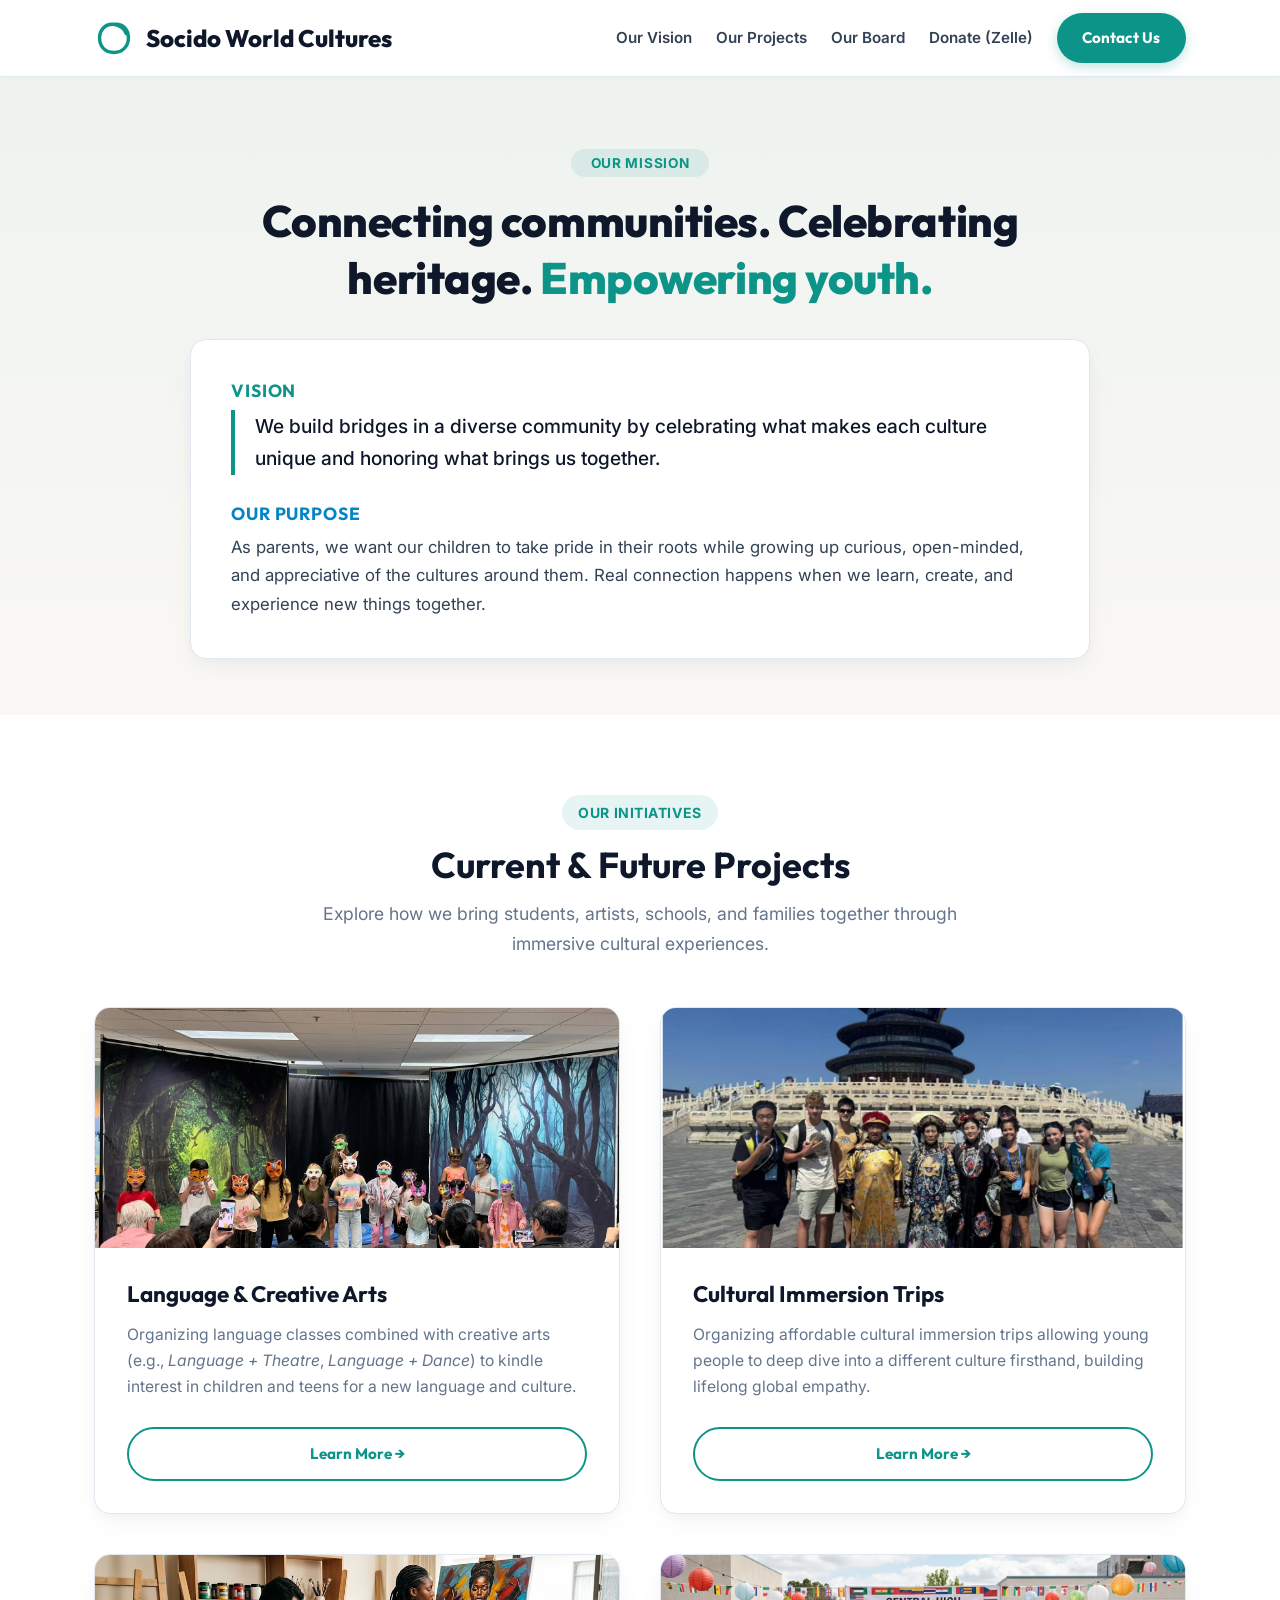
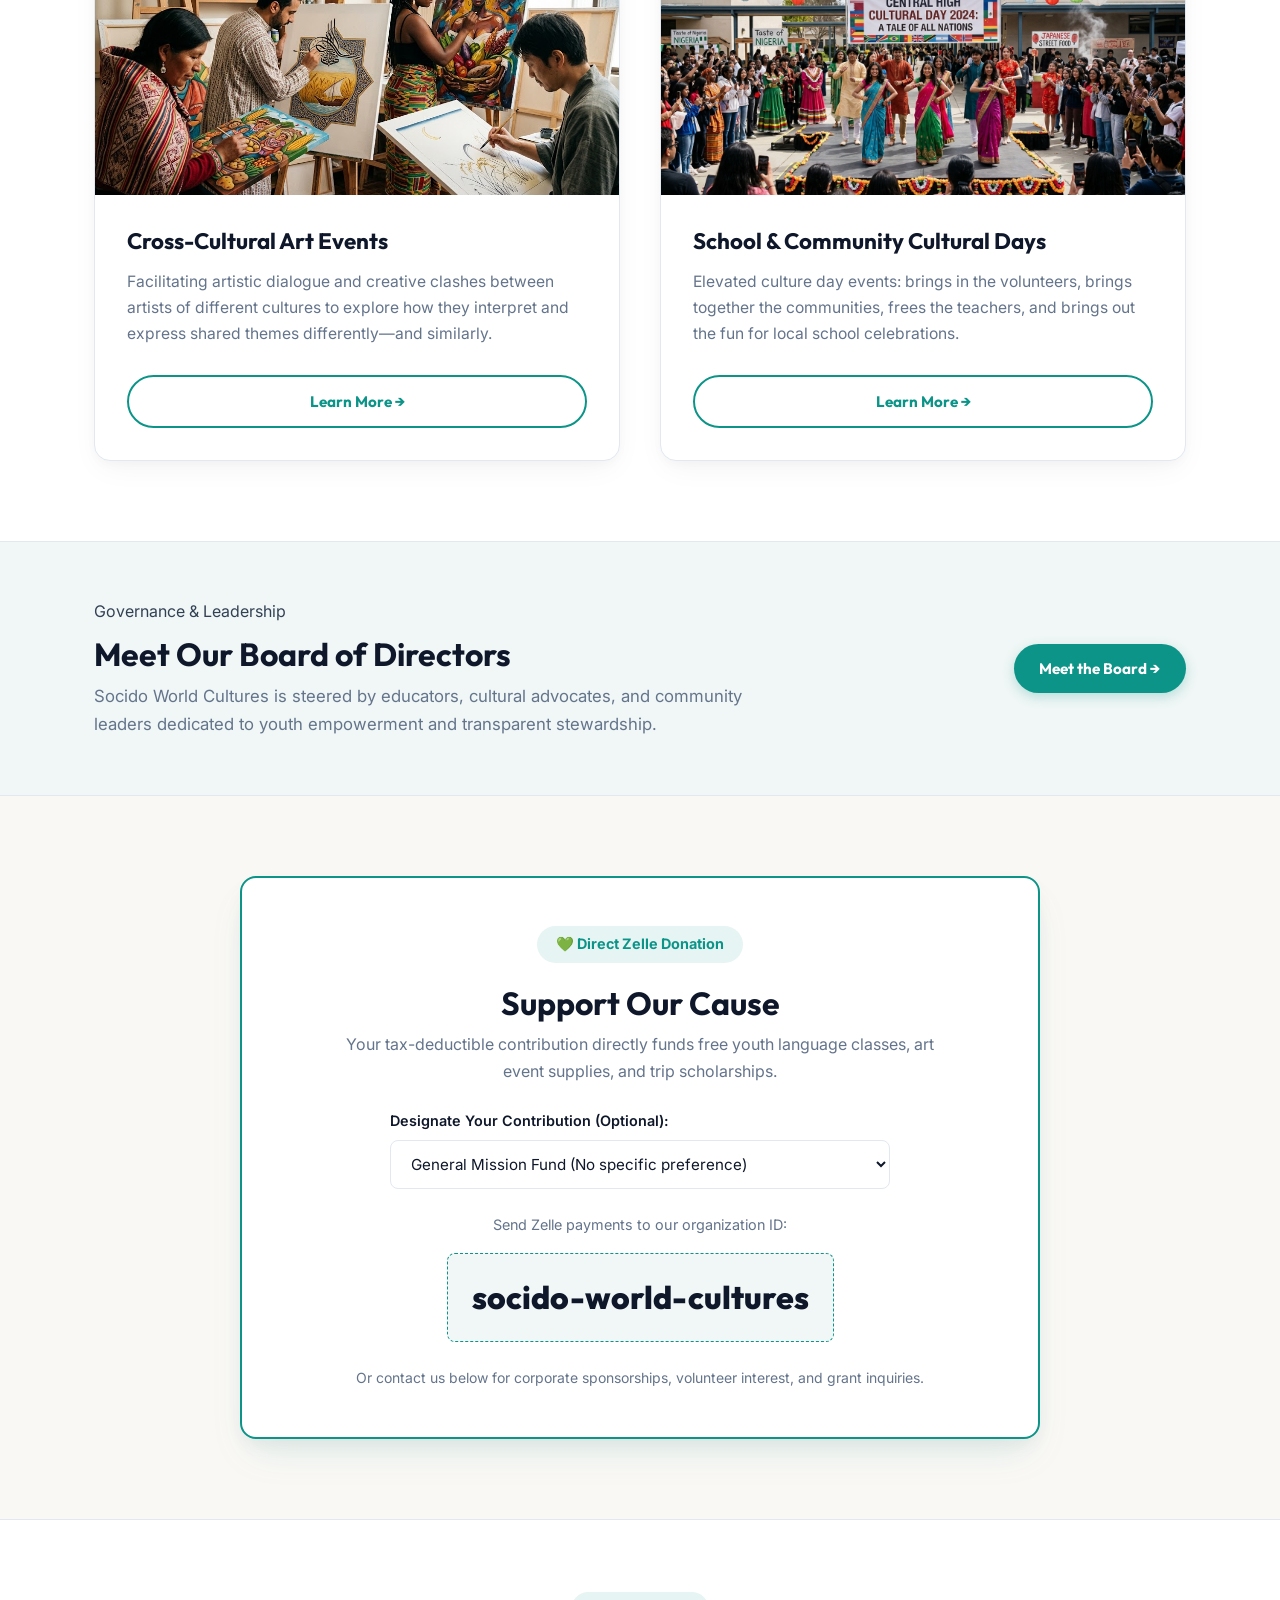
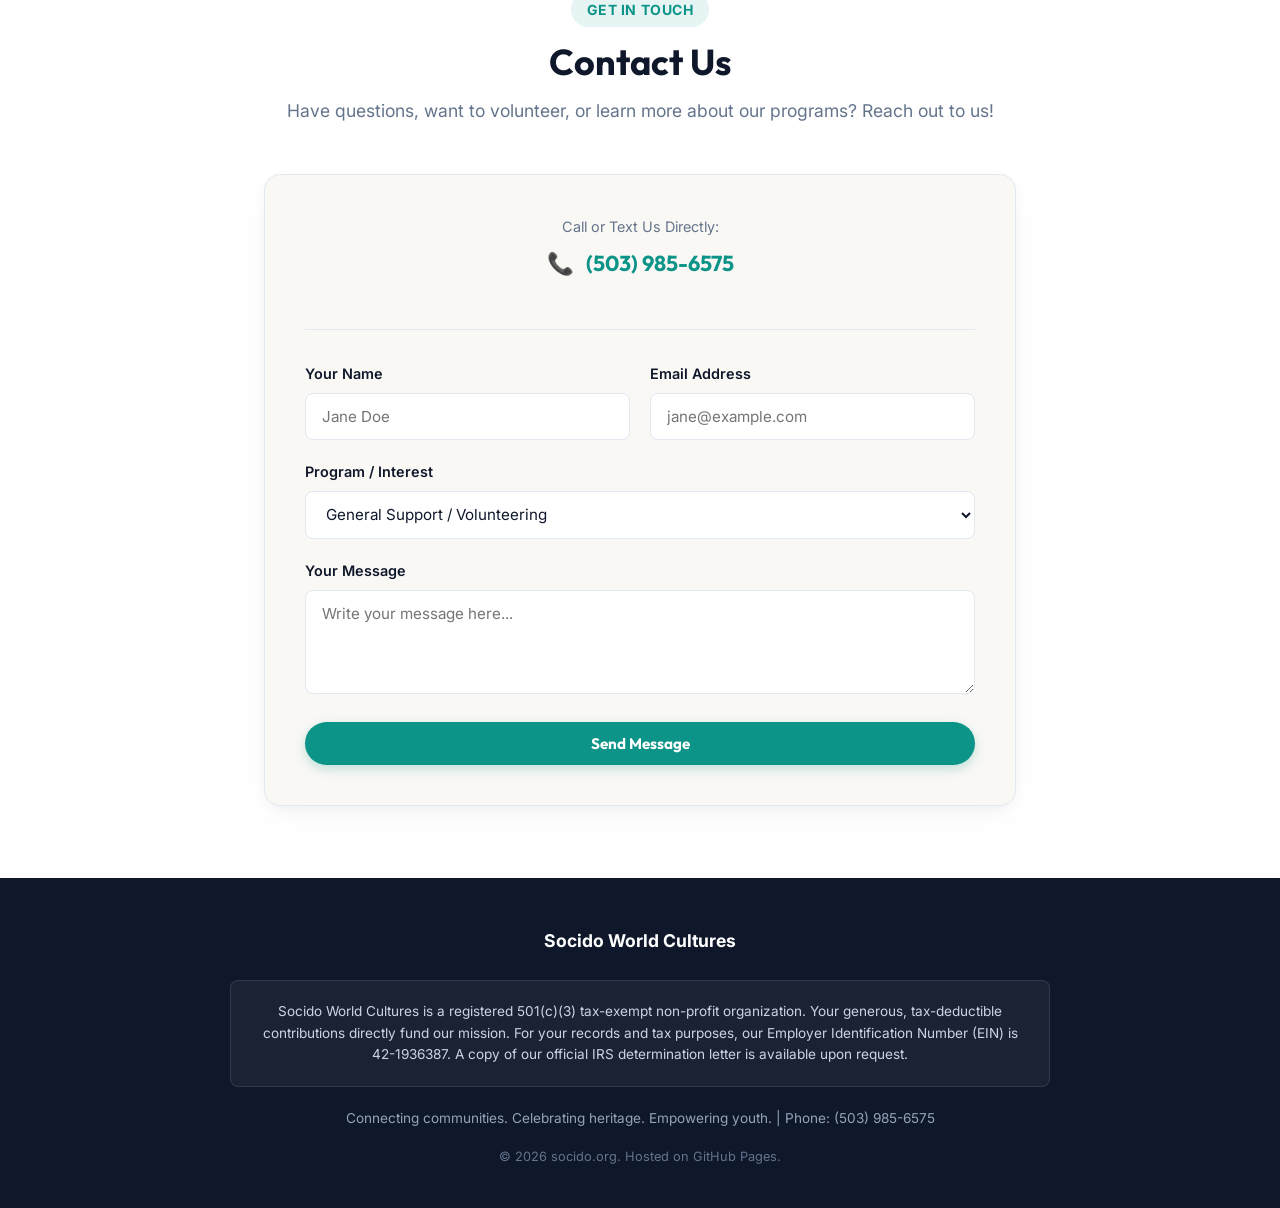
==== commit 6a12c7ef: "Add Board of Directors page with 5 member placeholders and homepage link" ====
--- a/index.html
+++ b/index.html
@@ -5,7 +5,7 @@
   <meta name="viewport" content="width=device-width, initial-scale=1.0">
   <title>Socido World Cultures — Connecting communities. Celebrating heritage. Empowering youth.</title>
   <meta name="description" content="Socido World Cultures (socido.org) is a 501(c)(3) non-profit connecting communities, celebrating heritage, and empowering youth through language & arts classes, cultural immersion trips, cross-cultural art events, and school cultural days. EIN: 42-1936387.">
-  <link rel="stylesheet" href="style.css?v=5">
+  <link rel="stylesheet" href="style.css?v=6">
 </head>
 <body>
 
@@ -26,6 +26,7 @@
         <ul class="nav-menu" id="navMenu">
           <li><a href="#vision" class="nav-link">Our Vision</a></li>
           <li><a href="#projects" class="nav-link">Our Projects</a></li>
+          <li><a href="board.html" class="nav-link">Our Board</a></li>
           <li><a href="#donate" class="nav-link">Donate (Zelle)</a></li>
           <li><a href="#contact" class="btn btn-primary">Contact Us</a></li>
         </ul>
@@ -129,6 +130,20 @@
       </div>
     </section>
 
+    <!-- Leadership & Governance Banner -->
+    <section class="section" style="padding: 3.5rem 0; background: var(--bg-subtle); border-top: 1px solid var(--border-light); border-bottom: 1px solid var(--border-light);">
+      <div class="container" style="display: flex; align-items: center; justify-content: space-between; gap: 2rem; flex-wrap: wrap;">
+        <div style="max-width: 680px;">
+          <span class="tag">Governance & Leadership</span>
+          <h2 style="font-size: 2rem; margin-top: 0.5rem; margin-bottom: 0.5rem;">Meet Our Board of Directors</h2>
+          <p style="color: var(--text-muted); font-size: 1.05rem;">Socido World Cultures is steered by educators, cultural advocates, and community leaders dedicated to youth empowerment and transparent stewardship.</p>
+        </div>
+        <div>
+          <a href="board.html" class="btn btn-primary" style="white-space: nowrap;">Meet the Board &rarr;</a>
+        </div>
+      </div>
+    </section>
+
     <!-- Donation Box (Zelle Info & Program Designation Dropdown) -->
     <section class="section" id="donate">
       <div class="container">
--- a/style.css
+++ b/style.css
@@ -360,6 +360,7 @@
 }
 
 .gallery-card {
+  position: relative;
   background: #ffffff;
   border: 1px solid var(--border-light);
   border-radius: var(--radius-sm);
@@ -368,14 +369,22 @@
   transition: var(--transition);
   display: flex;
   flex-direction: column;
+  cursor: pointer;
 }
 
 .gallery-card:hover {
   transform: translateY(-4px);
   box-shadow: var(--shadow-hover);
+  border-color: rgba(13, 148, 136, 0.4);
+}
+
+.gallery-card:focus-visible {
+  outline: 3px solid var(--primary);
+  outline-offset: 2px;
 }
 
 .gallery-card-thumb {
+  position: relative;
   width: 100%;
   background: var(--bg-subtle);
   display: flex;
@@ -383,6 +392,7 @@
   justify-content: center;
   padding: 0.5rem;
   min-height: 200px;
+  overflow: hidden;
 }
 
 .gallery-card-thumb img {
@@ -391,6 +401,40 @@
   max-height: 480px;
   object-fit: contain;
   border-radius: 4px;
+  transition: transform 0.35s ease;
+}
+
+.gallery-card:hover .gallery-card-thumb img {
+  transform: scale(1.03);
+}
+
+/* Elegant zoom pill badge on hover */
+.gallery-zoom-badge {
+  position: absolute;
+  bottom: 0.75rem;
+  right: 0.75rem;
+  background: rgba(15, 23, 42, 0.78);
+  backdrop-filter: blur(6px);
+  -webkit-backdrop-filter: blur(6px);
+  color: #ffffff;
+  padding: 0.35rem 0.75rem;
+  border-radius: 50px;
+  font-size: 0.75rem;
+  font-weight: 600;
+  display: inline-flex;
+  align-items: center;
+  gap: 0.35rem;
+  opacity: 0;
+  transform: translateY(6px);
+  transition: all 0.25s ease;
+  pointer-events: none;
+  box-shadow: 0 4px 10px rgba(0, 0, 0, 0.25);
+  z-index: 2;
+}
+
+.gallery-card:hover .gallery-zoom-badge {
+  opacity: 1;
+  transform: translateY(0);
 }
 
 /* Thinner, smaller, elegant subscript captions */
@@ -403,6 +447,184 @@
   background: #ffffff;
   border-top: 1px solid var(--border-light);
   line-height: 1.45;
+}
+
+/* ==========================================================================
+   Interactive Lightbox Modal
+   ========================================================================== */
+.lightbox-modal {
+  position: fixed;
+  inset: 0;
+  z-index: 9999;
+  display: flex;
+  align-items: center;
+  justify-content: center;
+  padding: 1.5rem;
+  opacity: 0;
+  visibility: hidden;
+  transition: opacity 0.25s ease, visibility 0.25s ease;
+}
+
+.lightbox-modal.active {
+  opacity: 1;
+  visibility: visible;
+}
+
+.lightbox-backdrop {
+  position: absolute;
+  inset: 0;
+  background: rgba(15, 23, 42, 0.94);
+  backdrop-filter: blur(14px);
+  -webkit-backdrop-filter: blur(14px);
+  cursor: zoom-out;
+}
+
+.lightbox-close {
+  position: absolute;
+  top: 1.5rem;
+  right: 1.5rem;
+  width: 44px;
+  height: 44px;
+  border-radius: 50%;
+  background: rgba(255, 255, 255, 0.12);
+  border: 1px solid rgba(255, 255, 255, 0.2);
+  color: #ffffff;
+  font-size: 1.75rem;
+  line-height: 1;
+  display: flex;
+  align-items: center;
+  justify-content: center;
+  cursor: pointer;
+  z-index: 10001;
+  transition: all 0.2s ease;
+}
+
+.lightbox-close:hover {
+  background: rgba(255, 255, 255, 0.25);
+  transform: scale(1.08);
+}
+
+.lightbox-nav {
+  position: absolute;
+  top: 50%;
+  transform: translateY(-50%);
+  width: 52px;
+  height: 52px;
+  border-radius: 50%;
+  background: rgba(255, 255, 255, 0.12);
+  border: 1px solid rgba(255, 255, 255, 0.2);
+  color: #ffffff;
+  font-size: 1.6rem;
+  display: flex;
+  align-items: center;
+  justify-content: center;
+  cursor: pointer;
+  z-index: 10001;
+  transition: all 0.2s ease;
+  user-select: none;
+}
+
+.lightbox-nav:hover {
+  background: rgba(255, 255, 255, 0.25);
+  transform: translateY(-50%) scale(1.08);
+}
+
+.lightbox-prev {
+  left: 1.5rem;
+}
+
+.lightbox-next {
+  right: 1.5rem;
+}
+
+.lightbox-content {
+  position: relative;
+  z-index: 10000;
+  max-width: 90vw;
+  max-height: 92vh;
+  display: flex;
+  flex-direction: column;
+  align-items: center;
+  justify-content: center;
+  pointer-events: auto;
+}
+
+.lightbox-image-wrap {
+  position: relative;
+  display: flex;
+  align-items: center;
+  justify-content: center;
+  max-width: 100%;
+  max-height: calc(85vh - 70px);
+}
+
+.lightbox-image-wrap img {
+  max-width: 90vw;
+  max-height: calc(85vh - 70px);
+  width: auto;
+  height: auto;
+  object-fit: contain;
+  border-radius: 8px;
+  box-shadow: 0 25px 60px -10px rgba(0, 0, 0, 0.8);
+  transition: opacity 0.25s ease, transform 0.25s ease;
+  user-select: none;
+}
+
+.lightbox-info {
+  margin-top: 1rem;
+  text-align: center;
+  max-width: 720px;
+  color: #ffffff;
+}
+
+.lightbox-counter {
+  display: inline-block;
+  font-size: 0.8rem;
+  text-transform: uppercase;
+  letter-spacing: 0.08em;
+  font-weight: 700;
+  color: var(--primary);
+  background: rgba(13, 148, 136, 0.25);
+  border: 1px solid rgba(13, 148, 136, 0.45);
+  padding: 0.25rem 0.85rem;
+  border-radius: 50px;
+  margin-bottom: 0.45rem;
+}
+
+.lightbox-caption {
+  font-size: 1.05rem;
+  font-weight: 500;
+  line-height: 1.5;
+  color: #f8fafc;
+  text-shadow: 0 2px 4px rgba(0, 0, 0, 0.6);
+  margin: 0;
+}
+
+@media (max-width: 768px) {
+  .lightbox-nav {
+    width: 42px;
+    height: 42px;
+    font-size: 1.3rem;
+  }
+  .lightbox-prev {
+    left: 0.5rem;
+  }
+  .lightbox-next {
+    right: 0.5rem;
+  }
+  .lightbox-close {
+    top: 0.75rem;
+    right: 0.75rem;
+    width: 40px;
+    height: 40px;
+  }
+  .lightbox-image-wrap img {
+    max-width: 94vw;
+    max-height: calc(75vh - 60px);
+  }
+  .lightbox-caption {
+    font-size: 0.92rem;
+  }
 }
 
 /* ==========================================================================
@@ -560,6 +782,100 @@
   font-size: 0.85rem;
   line-height: 1.6;
   text-align: center;
+}
+
+/* ==========================================================================
+   Board of Directors Grid & Member Cards
+   ========================================================================== */
+.board-grid {
+  display: grid;
+  grid-template-columns: repeat(auto-fill, minmax(320px, 1fr));
+  gap: 2rem;
+  margin-top: 2rem;
+}
+
+.board-card {
+  background: #ffffff;
+  border: 1px solid var(--border-light);
+  border-radius: var(--radius-md);
+  padding: 2.5rem 2rem;
+  box-shadow: var(--shadow-card);
+  transition: var(--transition);
+  display: flex;
+  flex-direction: column;
+  align-items: center;
+  text-align: center;
+  position: relative;
+  overflow: hidden;
+}
+
+.board-card::before {
+  content: '';
+  position: absolute;
+  top: 0;
+  left: 0;
+  right: 0;
+  height: 4px;
+  background: linear-gradient(90deg, var(--primary), var(--secondary));
+  opacity: 0;
+  transition: opacity 0.25s ease;
+}
+
+.board-card:hover {
+  transform: translateY(-5px);
+  box-shadow: var(--shadow-hover);
+  border-color: rgba(13, 148, 136, 0.35);
+}
+
+.board-card:hover::before {
+  opacity: 1;
+}
+
+.board-photo-wrap {
+  position: relative;
+  width: 140px;
+  height: 140px;
+  border-radius: 50%;
+  padding: 5px;
+  background: linear-gradient(135deg, rgba(13, 148, 136, 0.25), rgba(2, 132, 199, 0.25));
+  margin-bottom: 1.25rem;
+  flex-shrink: 0;
+}
+
+.board-photo {
+  width: 100%;
+  height: 100%;
+  border-radius: 50%;
+  object-fit: cover;
+  background: var(--bg-subtle);
+  display: block;
+}
+
+.board-card h3 {
+  font-size: 1.35rem;
+  color: var(--text-heading);
+  margin-bottom: 0.35rem;
+}
+
+.board-role {
+  display: inline-block;
+  font-size: 0.82rem;
+  font-weight: 700;
+  text-transform: uppercase;
+  letter-spacing: 0.05em;
+  color: var(--primary);
+  background: rgba(13, 148, 136, 0.1);
+  padding: 0.25rem 0.85rem;
+  border-radius: 50px;
+  margin-bottom: 1.25rem;
+}
+
+.board-bio {
+  color: var(--text-body);
+  font-size: 0.95rem;
+  line-height: 1.7;
+  text-align: left;
+  flex-grow: 1;
 }
 
 /* Responsive */
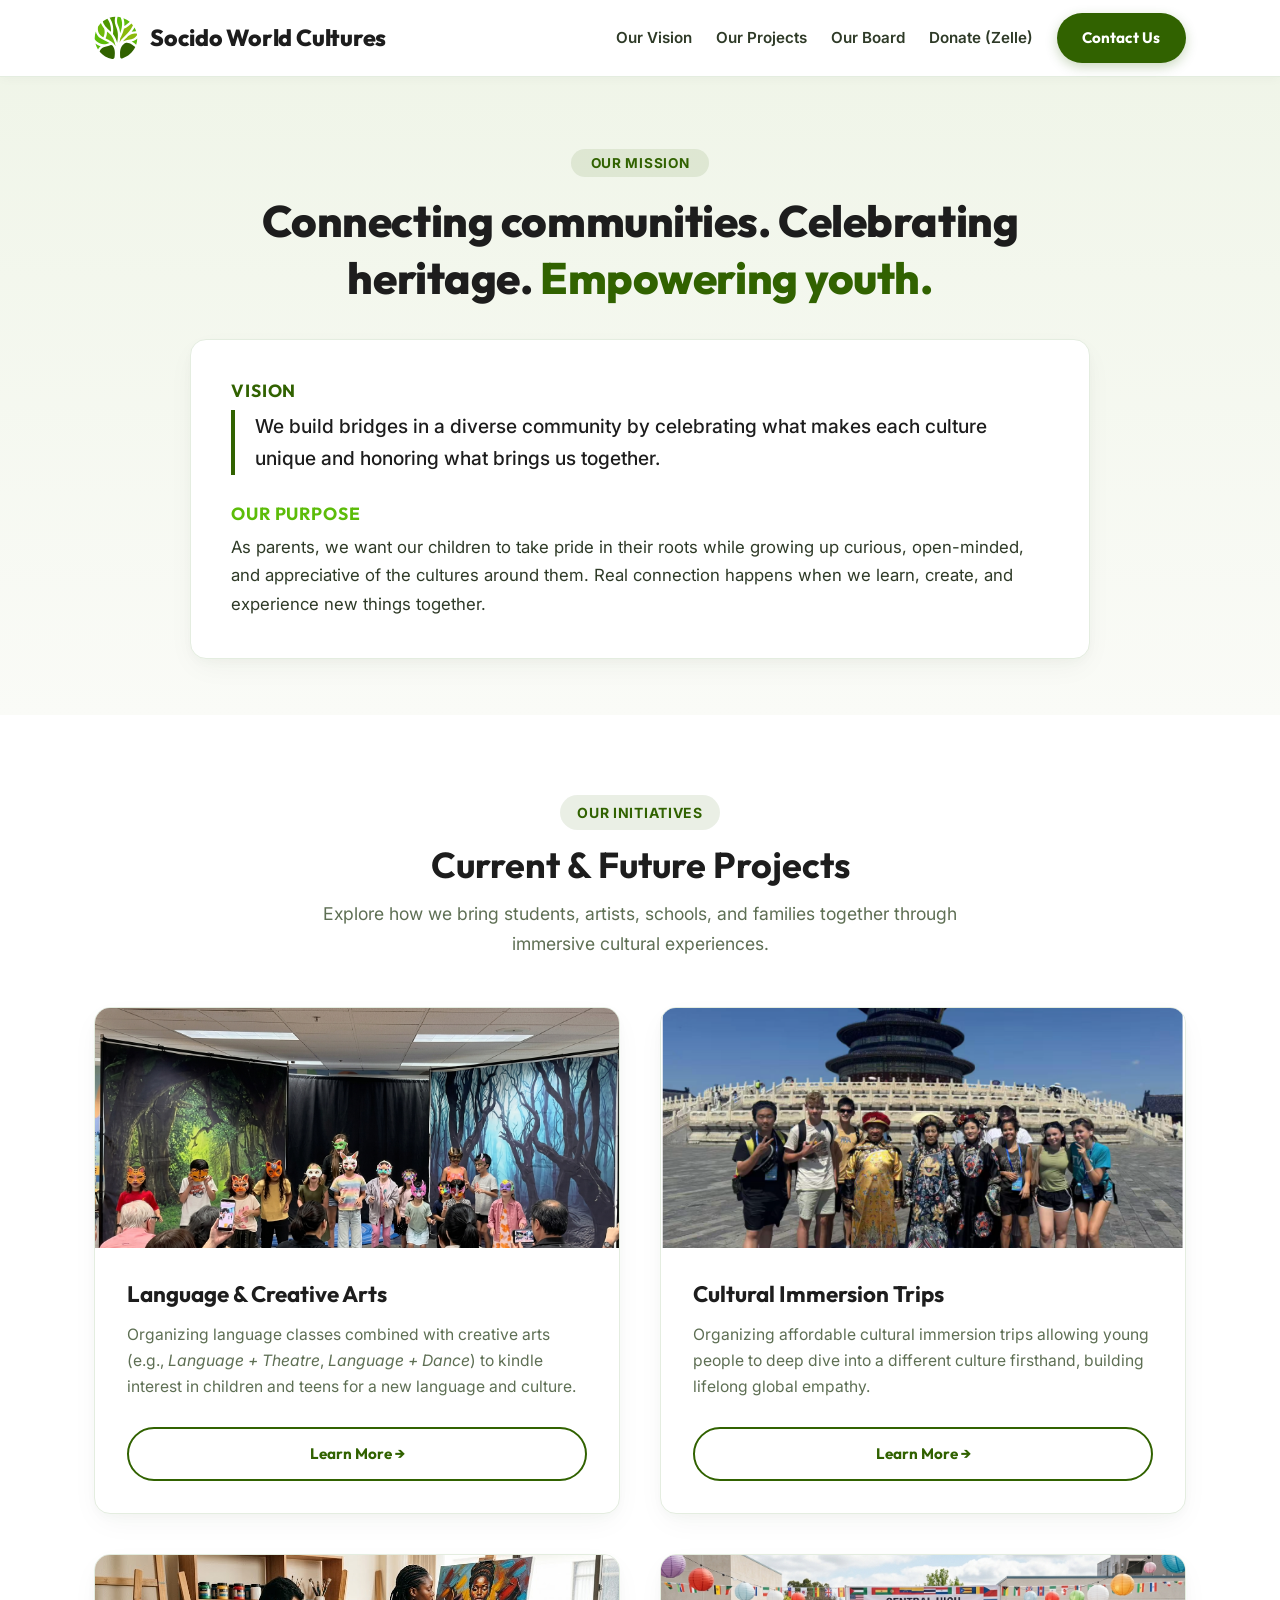
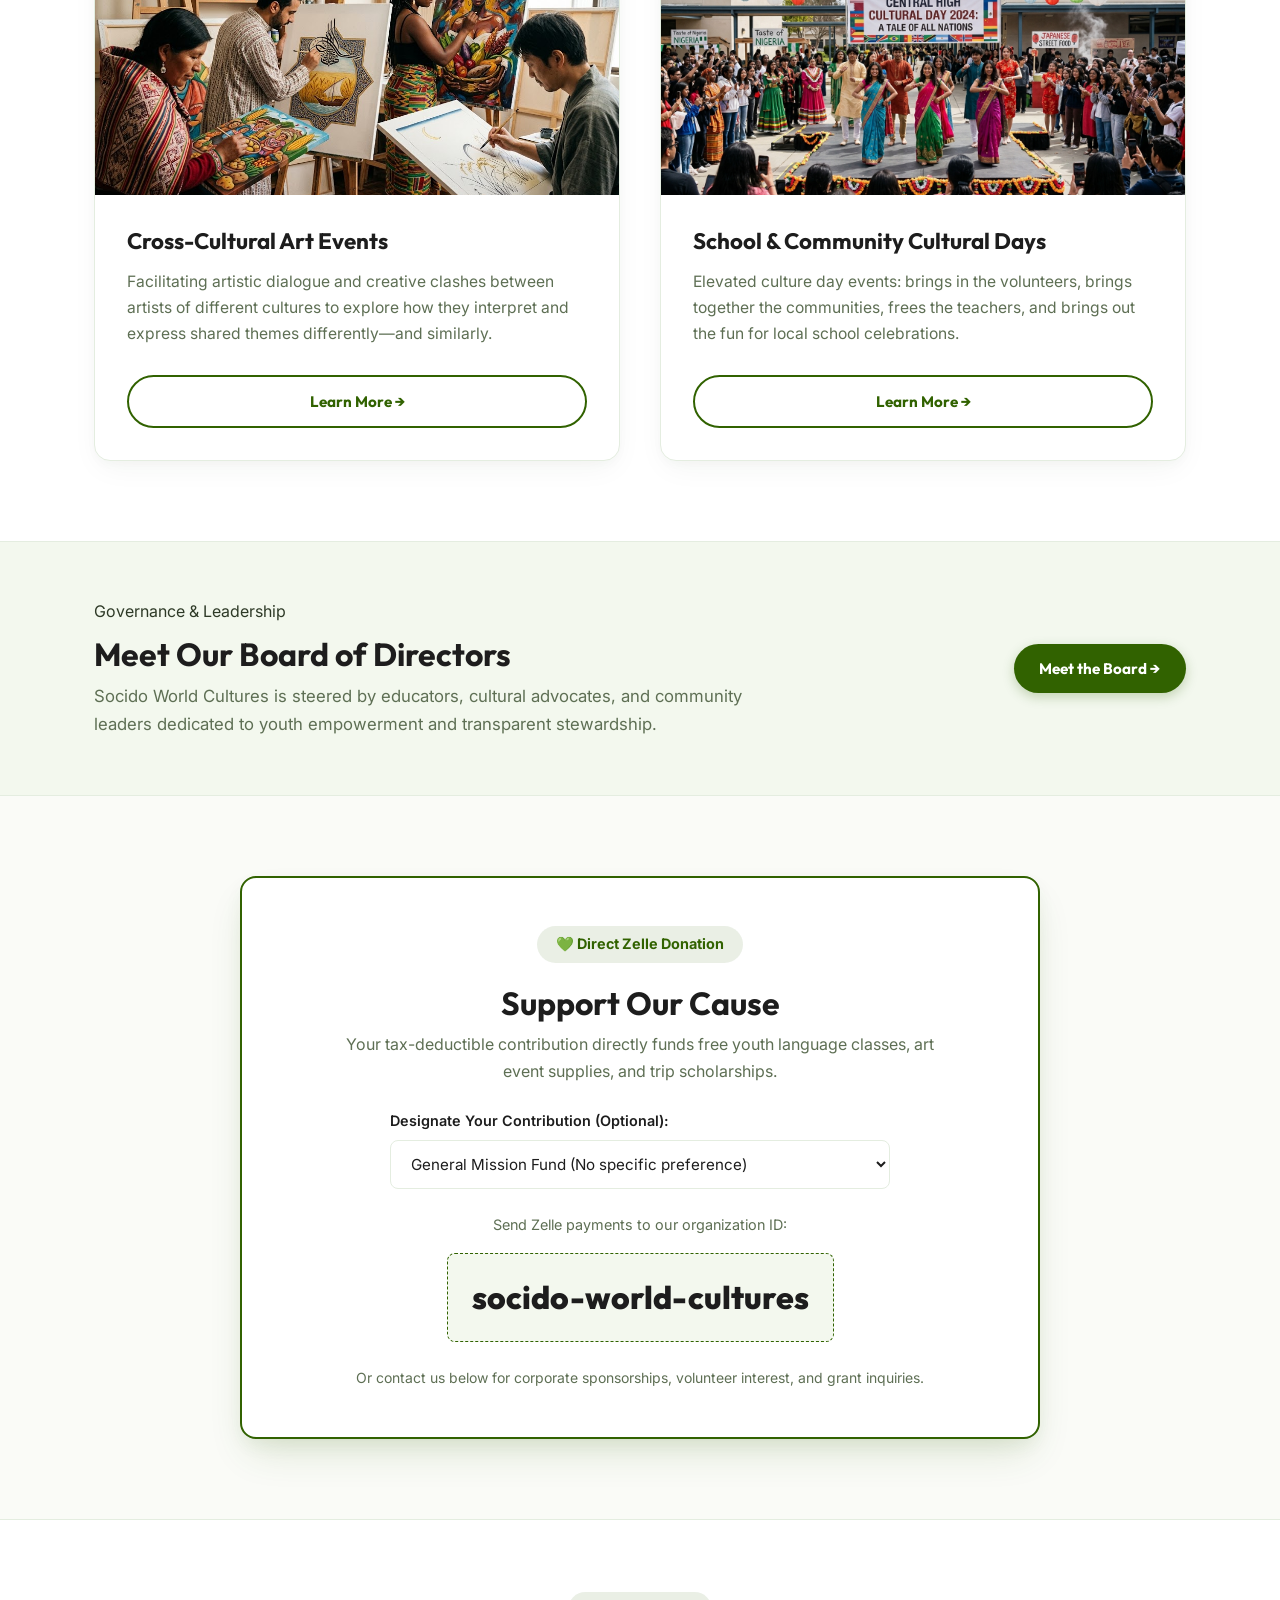
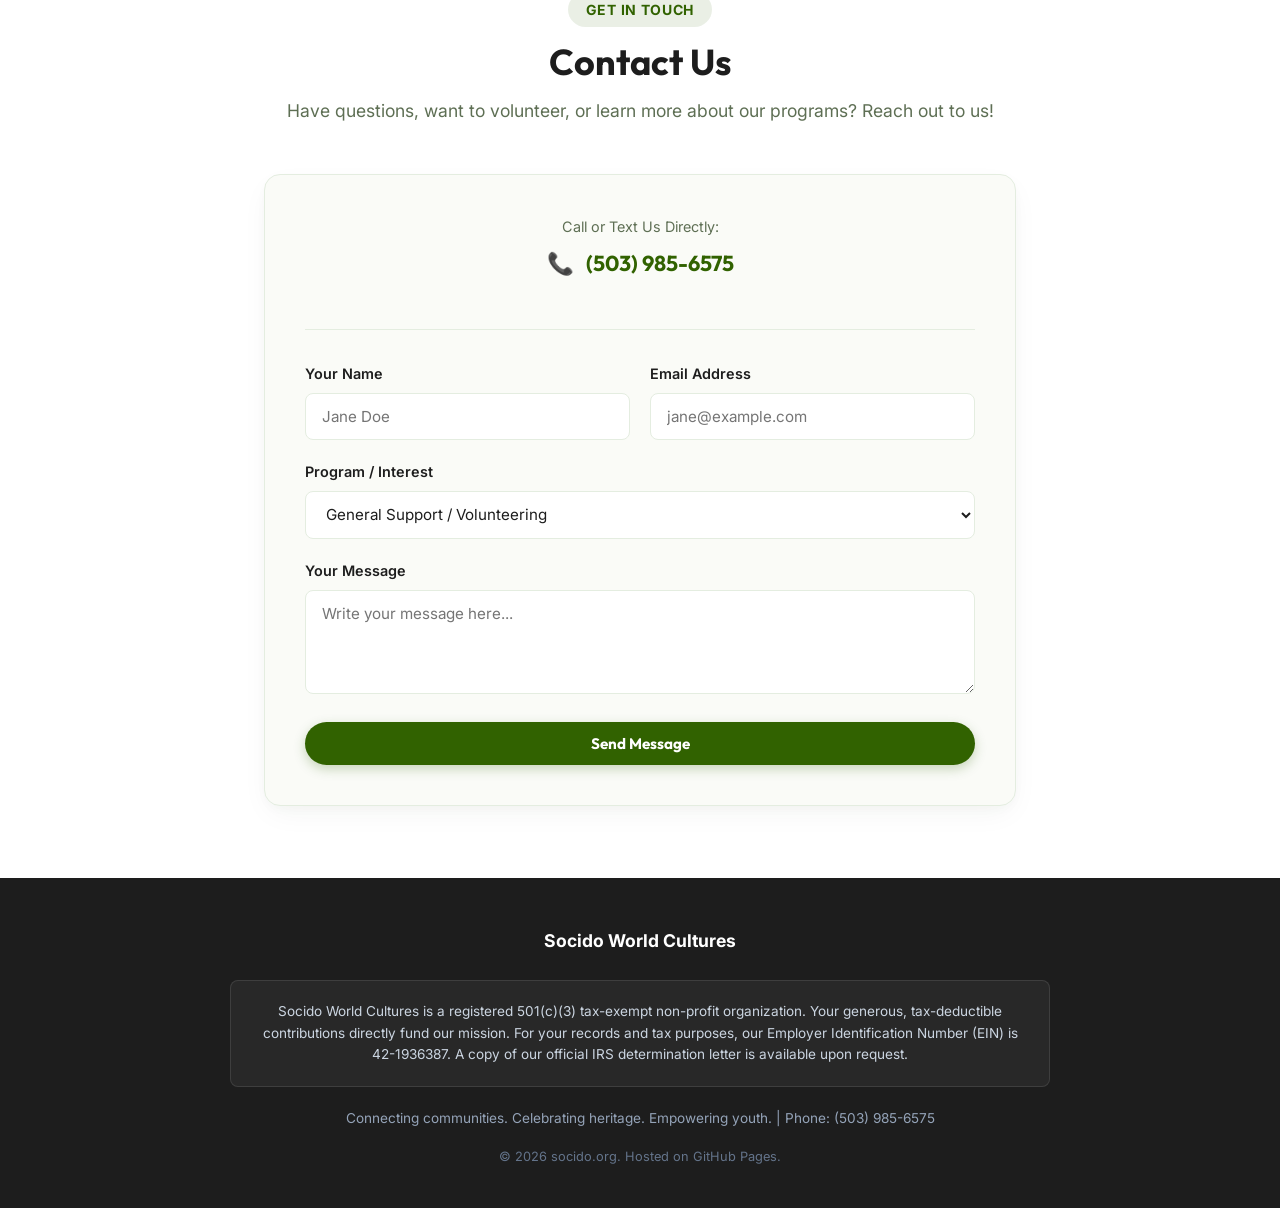
==== commit 18d79866: "Update brand color theme to official greens and adopt circular tree logo from PDF" ====
--- a/index.html
+++ b/index.html
@@ -5,7 +5,8 @@
   <meta name="viewport" content="width=device-width, initial-scale=1.0">
   <title>Socido World Cultures — Connecting communities. Celebrating heritage. Empowering youth.</title>
   <meta name="description" content="Socido World Cultures (socido.org) is a 501(c)(3) non-profit connecting communities, celebrating heritage, and empowering youth through language & arts classes, cultural immersion trips, cross-cultural art events, and school cultural days. EIN: 42-1936387.">
-  <link rel="stylesheet" href="style.css?v=6">
+  <link rel="icon" type="image/svg+xml" href="images/socido-logo.svg">
+  <link rel="stylesheet" href="style.css?v=7">
 </head>
 <body>
 
@@ -13,11 +14,8 @@
   <header class="site-header">
     <div class="container header-inner">
       <a href="index.html" class="brand-logo">
-        <div class="logo-badge" aria-label="Socido World Cultures Ink Logo">
-          <svg viewBox="0 0 100 100" width="38" height="38" style="display:block;">
-            <path d="M 52 14 C 74 12, 88 28, 88 50 C 88 72, 72 88, 50 88 C 26 88, 12 72, 12 50 C 12 28, 28 12, 48 14 C 62 15, 78 24, 82 38" fill="none" stroke="#0d9488" stroke-width="9" stroke-linecap="round" stroke-linejoin="round" />
-            <circle cx="56" cy="14" r="3" fill="#0d9488" />
-          </svg>
+        <div class="logo-badge" aria-label="Socido World Cultures Tree Logo">
+          <img src="images/socido-logo.svg" alt="Socido World Cultures Tree Logo" width="42" height="42">
         </div>
         <span>Socido World Cultures</span>
       </a>
@@ -40,7 +38,7 @@
     <!-- Tagline & Vision Hero Section -->
     <section class="hero-vision" id="vision">
       <div class="container">
-        <span class="tag" style="background: rgba(13, 148, 136, 0.1); color: var(--primary); padding: 0.35rem 1.25rem; border-radius: 50px; font-weight: 700; font-size: 0.85rem; text-transform: uppercase; letter-spacing: 0.05em;">Our Mission</span>
+        <span class="tag" style="background: rgba(49, 98, 0, 0.1); color: var(--primary); padding: 0.35rem 1.25rem; border-radius: 50px; font-weight: 700; font-size: 0.85rem; text-transform: uppercase; letter-spacing: 0.05em;">Our Mission</span>
         
         <!-- Tagline -->
         <h1 style="margin-top: 1rem; font-size: 2.75rem; color: var(--text-heading); font-weight: 800; line-height: 1.3;">
--- a/style.css
+++ b/style.css
@@ -5,22 +5,23 @@
 @import url('https://fonts.googleapis.com/css2?family=Inter:wght@400;500;600;700&family=Outfit:wght@500;600;700;800&family=Ma+Shan+Zheng&display=swap');
 
 :root {
-  /* Color Palette — Bright, Warm & Trustworthy */
-  --bg-body: #faf8f5;
+  /* Color Palette — Natural, Vibrant & Prestigious Forest & Leaf Greens (from Official Letterhead) */
+  --bg-body: #fafbf7;
   --bg-card: #ffffff;
-  --bg-subtle: #f0f7f6;
+  --bg-subtle: #f3f8ee;
   
-  --primary: #0d9488;        /* Warm Trustworthy Teal */
-  --primary-hover: #0f766e;
-  --secondary: #0284c7;      /* Educational Blue */
-  --accent: #d97706;         /* Warm Gold Accent */
+  --primary: #316200;        /* Deep Forest Green (from logo trunk & wave) */
+  --primary-hover: #264e00;  /* Rich Dark Forest */
+  --secondary: #5cbc09;      /* Vibrant Canopy Leaf Green */
+  --secondary-hover: #4d9500;
+  --accent: #8bb90c;         /* Bright Lime Leaf Accent */
   
-  --text-heading: #0f172a;   /* Deep Slate */
-  --text-body: #334155;      /* Dark Soft Slate */
-  --text-muted: #64748b;     /* Muted Grey */
+  --text-heading: #1d1d1d;   /* Charcoal / Deep Black */
+  --text-body: #2e3a27;      /* Soft Deep Forest Slate */
+  --text-muted: #5e6f54;     /* Muted Earthy Slate */
   
-  --border-light: #e2e8f0;
-  --border-focus: #0d9488;
+  --border-light: #e4ede0;
+  --border-focus: #316200;
   
   /* Typography */
   --font-heading: 'Outfit', -apple-system, BlinkMacSystemFont, sans-serif;
@@ -33,8 +34,8 @@
   --radius-lg: 24px;
   
   /* Shadows */
-  --shadow-card: 0 10px 30px -5px rgba(15, 23, 42, 0.05), 0 4px 12px -2px rgba(15, 23, 42, 0.03);
-  --shadow-hover: 0 20px 40px -10px rgba(13, 148, 136, 0.12), 0 8px 20px -4px rgba(15, 23, 42, 0.06);
+  --shadow-card: 0 10px 30px -5px rgba(35, 60, 15, 0.05), 0 4px 12px -2px rgba(35, 60, 15, 0.03);
+  --shadow-hover: 0 20px 40px -10px rgba(49, 98, 0, 0.16), 0 8px 20px -4px rgba(49, 98, 0, 0.08);
   
   --transition: all 0.25s ease;
 }
@@ -105,13 +106,13 @@
 
 .section-header .tag {
   display: inline-block;
-  padding: 0.35rem 1rem;
-  background: rgba(13, 148, 136, 0.1);
+  padding: 0.35rem 1.1rem;
+  background: rgba(49, 98, 0, 0.1);
   color: var(--primary);
   border-radius: 50px;
   font-size: 0.875rem;
   font-weight: 700;
-  letter-spacing: 0.04em;
+  letter-spacing: 0.05em;
   text-transform: uppercase;
   margin-bottom: 0.75rem;
 }
@@ -127,17 +128,17 @@
 }
 
 /* ==========================================================================
-   Header & Navigation — Clean Calligraphy Ink-Brush "O" Logo
+   Header & Navigation — Circular Tree Logo & Clean Branding
    ========================================================================== */
 .site-header {
   position: sticky;
   top: 0;
   z-index: 1000;
-  background: rgba(255, 255, 255, 0.94);
+  background: rgba(255, 255, 255, 0.95);
   backdrop-filter: blur(10px);
   -webkit-backdrop-filter: blur(10px);
   border-bottom: 1px solid var(--border-light);
-  box-shadow: 0 2px 10px rgba(0, 0, 0, 0.02);
+  box-shadow: 0 2px 10px rgba(0, 0, 0, 0.03);
 }
 
 .header-inner {
@@ -153,19 +154,27 @@
   gap: 0.75rem;
   font-family: var(--font-heading);
   font-weight: 800;
-  font-size: 1.5rem;
+  font-size: 1.45rem;
   color: var(--text-heading);
-}
-
-/* Clean Calligraphy Ink-Brush "O" Badge */
+  letter-spacing: -0.01em;
+}
+
+/* Circular Tree Logo Badge */
 .logo-badge {
-  width: 40px;
-  height: 40px;
+  width: 44px;
+  height: 44px;
   background: transparent;
   display: flex;
   align-items: center;
   justify-content: center;
   flex-shrink: 0;
+}
+
+.logo-badge img,
+.logo-badge svg {
+  width: 100%;
+  height: 100%;
+  display: block;
 }
 
 .nav-menu {
@@ -203,13 +212,13 @@
 .btn-primary {
   background: var(--primary);
   color: #ffffff;
-  box-shadow: 0 4px 12px rgba(13, 148, 136, 0.25);
+  box-shadow: 0 4px 12px rgba(49, 98, 0, 0.25);
 }
 
 .btn-primary:hover {
   background: var(--primary-hover);
   transform: translateY(-2px);
-  box-shadow: 0 6px 18px rgba(13, 148, 136, 0.35);
+  box-shadow: 0 6px 18px rgba(49, 98, 0, 0.35);
 }
 
 .btn-outline {
@@ -219,7 +228,7 @@
 }
 
 .btn-outline:hover {
-  background: rgba(13, 148, 136, 0.08);
+  background: rgba(49, 98, 0, 0.08);
   transform: translateY(-2px);
 }
 
@@ -238,7 +247,7 @@
    ========================================================================== */
 .hero-vision {
   padding: 4.5rem 0 3.5rem 0;
-  background: linear-gradient(180deg, rgba(13, 148, 136, 0.05) 0%, rgba(250, 248, 245, 1) 100%);
+  background: linear-gradient(180deg, rgba(77, 149, 0, 0.06) 0%, rgba(250, 251, 247, 1) 100%);
   text-align: center;
 }
 
@@ -293,7 +302,7 @@
 .project-box:hover {
   transform: translateY(-5px);
   box-shadow: var(--shadow-hover);
-  border-color: rgba(13, 148, 136, 0.3);
+  border-color: rgba(49, 98, 0, 0.35);
 }
 
 .project-thumb {
@@ -375,7 +384,7 @@
 .gallery-card:hover {
   transform: translateY(-4px);
   box-shadow: var(--shadow-hover);
-  border-color: rgba(13, 148, 136, 0.4);
+  border-color: rgba(49, 98, 0, 0.4);
 }
 
 .gallery-card:focus-visible {
@@ -584,8 +593,8 @@
   letter-spacing: 0.08em;
   font-weight: 700;
   color: var(--primary);
-  background: rgba(13, 148, 136, 0.25);
-  border: 1px solid rgba(13, 148, 136, 0.45);
+  background: rgba(49, 98, 0, 0.25);
+  border: 1px solid rgba(49, 98, 0, 0.45);
   padding: 0.25rem 0.85rem;
   border-radius: 50px;
   margin-bottom: 0.45rem;
@@ -645,7 +654,7 @@
   display: inline-flex;
   align-items: center;
   gap: 0.5rem;
-  background: rgba(13, 148, 136, 0.1);
+  background: rgba(49, 98, 0, 0.1);
   color: var(--primary);
   font-weight: 700;
   padding: 0.4rem 1.2rem;
@@ -752,7 +761,7 @@
 .form-group textarea:focus {
   outline: none;
   border-color: var(--border-focus);
-  box-shadow: 0 0 0 3px rgba(13, 148, 136, 0.15);
+  box-shadow: 0 0 0 3px rgba(49, 98, 0, 0.18);
 }
 
 /* ==========================================================================
@@ -785,26 +794,27 @@
 }
 
 /* ==========================================================================
-   Board of Directors Grid & Member Cards
+   Board of Directors — Vertical Stacked Layout (One Below Another)
    ========================================================================== */
-.board-grid {
-  display: grid;
-  grid-template-columns: repeat(auto-fill, minmax(320px, 1fr));
+.board-list {
+  display: flex;
+  flex-direction: column;
   gap: 2rem;
-  margin-top: 2rem;
+  max-width: 960px;
+  margin: 2.5rem auto 0 auto;
 }
 
 .board-card {
   background: #ffffff;
   border: 1px solid var(--border-light);
   border-radius: var(--radius-md);
-  padding: 2.5rem 2rem;
+  padding: 2.25rem 2.5rem;
   box-shadow: var(--shadow-card);
   transition: var(--transition);
   display: flex;
-  flex-direction: column;
-  align-items: center;
-  text-align: center;
+  flex-direction: row;
+  align-items: center;
+  gap: 2.25rem;
   position: relative;
   overflow: hidden;
 }
@@ -814,21 +824,21 @@
   position: absolute;
   top: 0;
   left: 0;
-  right: 0;
-  height: 4px;
-  background: linear-gradient(90deg, var(--primary), var(--secondary));
-  opacity: 0;
-  transition: opacity 0.25s ease;
+  bottom: 0;
+  width: 5px;
+  background: linear-gradient(180deg, var(--primary), var(--secondary));
+  opacity: 0.9;
+  transition: width 0.25s ease;
 }
 
 .board-card:hover {
-  transform: translateY(-5px);
+  transform: translateY(-3px);
   box-shadow: var(--shadow-hover);
   border-color: rgba(13, 148, 136, 0.35);
 }
 
 .board-card:hover::before {
-  opacity: 1;
+  width: 8px;
 }
 
 .board-photo-wrap {
@@ -837,8 +847,7 @@
   height: 140px;
   border-radius: 50%;
   padding: 5px;
-  background: linear-gradient(135deg, rgba(13, 148, 136, 0.25), rgba(2, 132, 199, 0.25));
-  margin-bottom: 1.25rem;
+  background: linear-gradient(135deg, rgba(49, 98, 0, 0.25), rgba(92, 188, 9, 0.3));
   flex-shrink: 0;
 }
 
@@ -851,10 +860,28 @@
   display: block;
 }
 
-.board-card h3 {
-  font-size: 1.35rem;
+.board-content {
+  flex: 1;
+  display: flex;
+  flex-direction: column;
+  text-align: left;
+}
+
+.board-header-info {
+  display: flex;
+  align-items: baseline;
+  justify-content: space-between;
+  flex-wrap: wrap;
+  gap: 0.75rem;
+  margin-bottom: 0.85rem;
+  padding-bottom: 0.6rem;
+  border-bottom: 1px solid var(--border-light);
+}
+
+.board-content h3 {
+  font-size: 1.45rem;
   color: var(--text-heading);
-  margin-bottom: 0.35rem;
+  margin: 0;
 }
 
 .board-role {
@@ -864,18 +891,39 @@
   text-transform: uppercase;
   letter-spacing: 0.05em;
   color: var(--primary);
-  background: rgba(13, 148, 136, 0.1);
-  padding: 0.25rem 0.85rem;
+  background: rgba(49, 98, 0, 0.1);
+  padding: 0.3rem 0.9rem;
   border-radius: 50px;
-  margin-bottom: 1.25rem;
+  margin: 0;
 }
 
 .board-bio {
   color: var(--text-body);
-  font-size: 0.95rem;
-  line-height: 1.7;
-  text-align: left;
-  flex-grow: 1;
+  font-size: 0.98rem;
+  line-height: 1.75;
+  margin: 0;
+}
+
+@media (max-width: 768px) {
+  .board-card {
+    flex-direction: column;
+    align-items: center;
+    text-align: center;
+    padding: 2rem 1.5rem;
+    gap: 1.5rem;
+  }
+  .board-content {
+    text-align: center;
+  }
+  .board-header-info {
+    flex-direction: column;
+    align-items: center;
+    gap: 0.5rem;
+    padding-bottom: 0.75rem;
+  }
+  .board-bio {
+    text-align: left;
+  }
 }
 
 /* Responsive */
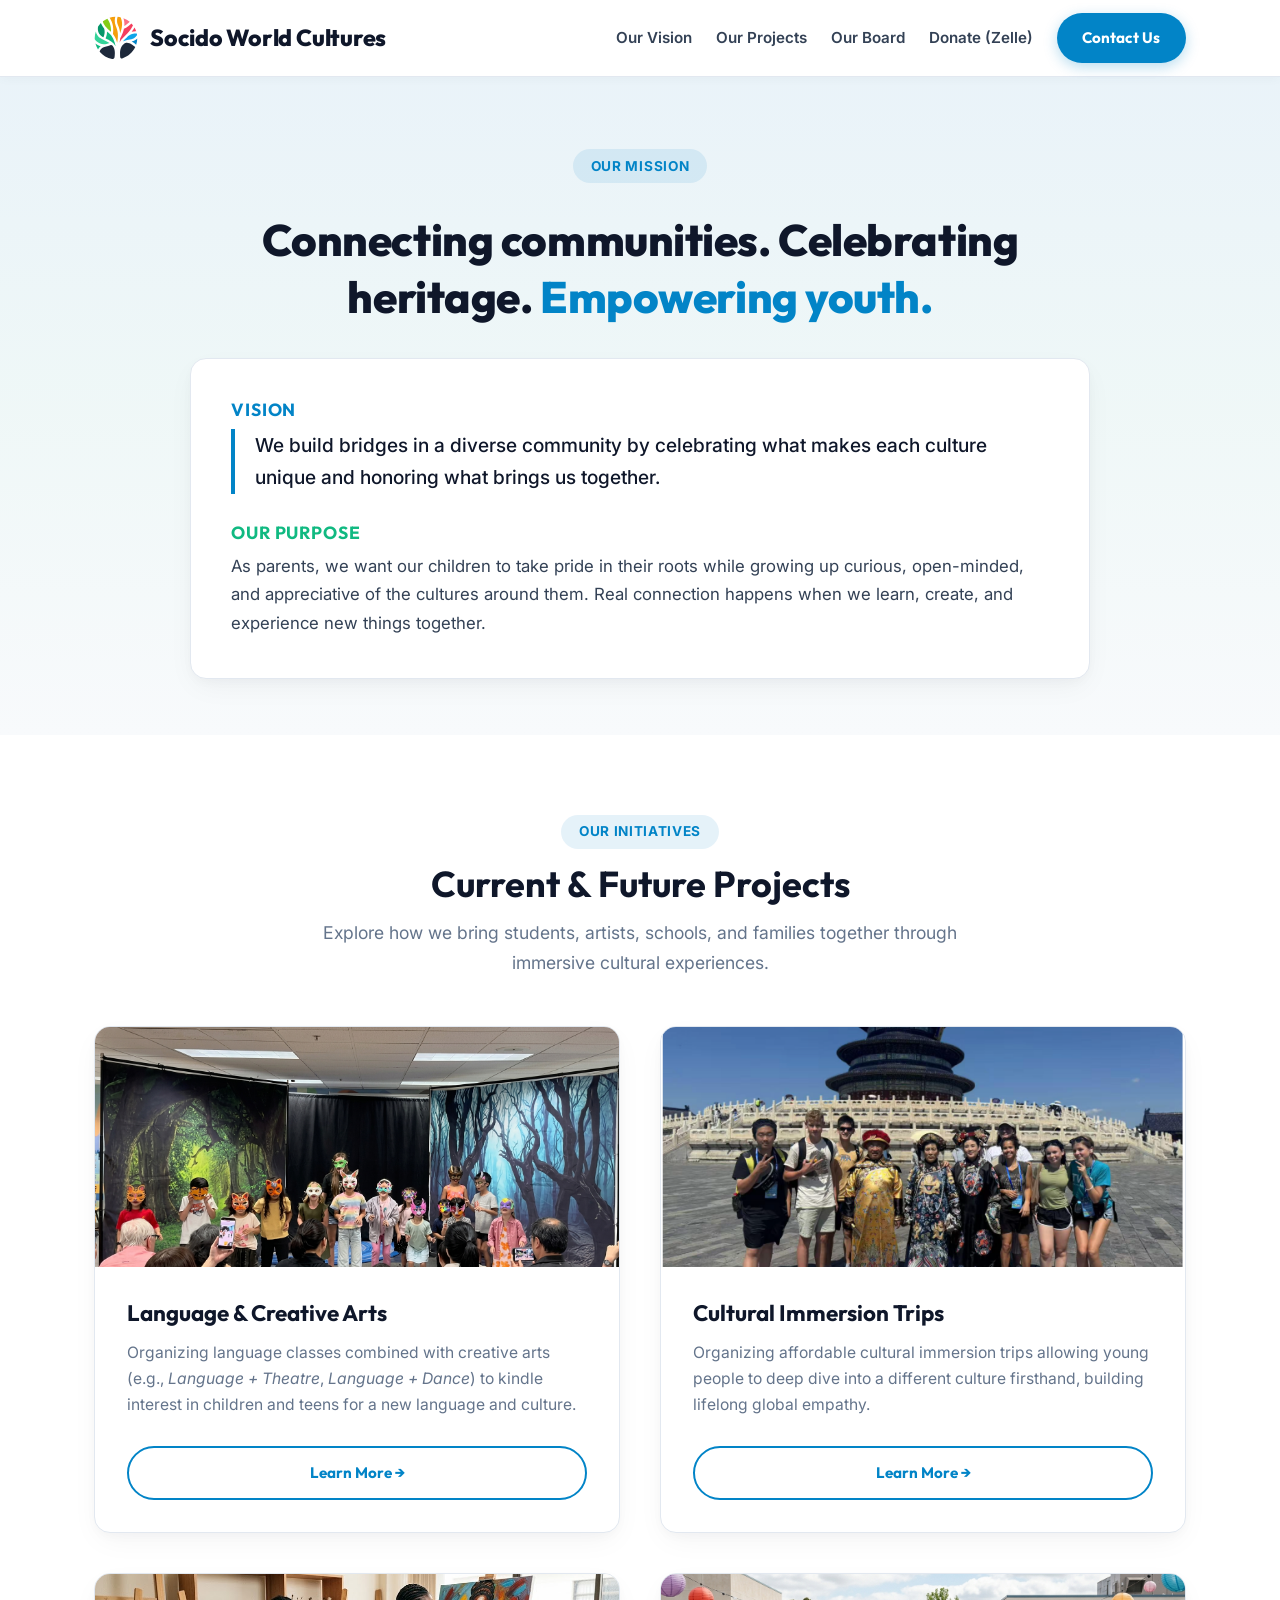
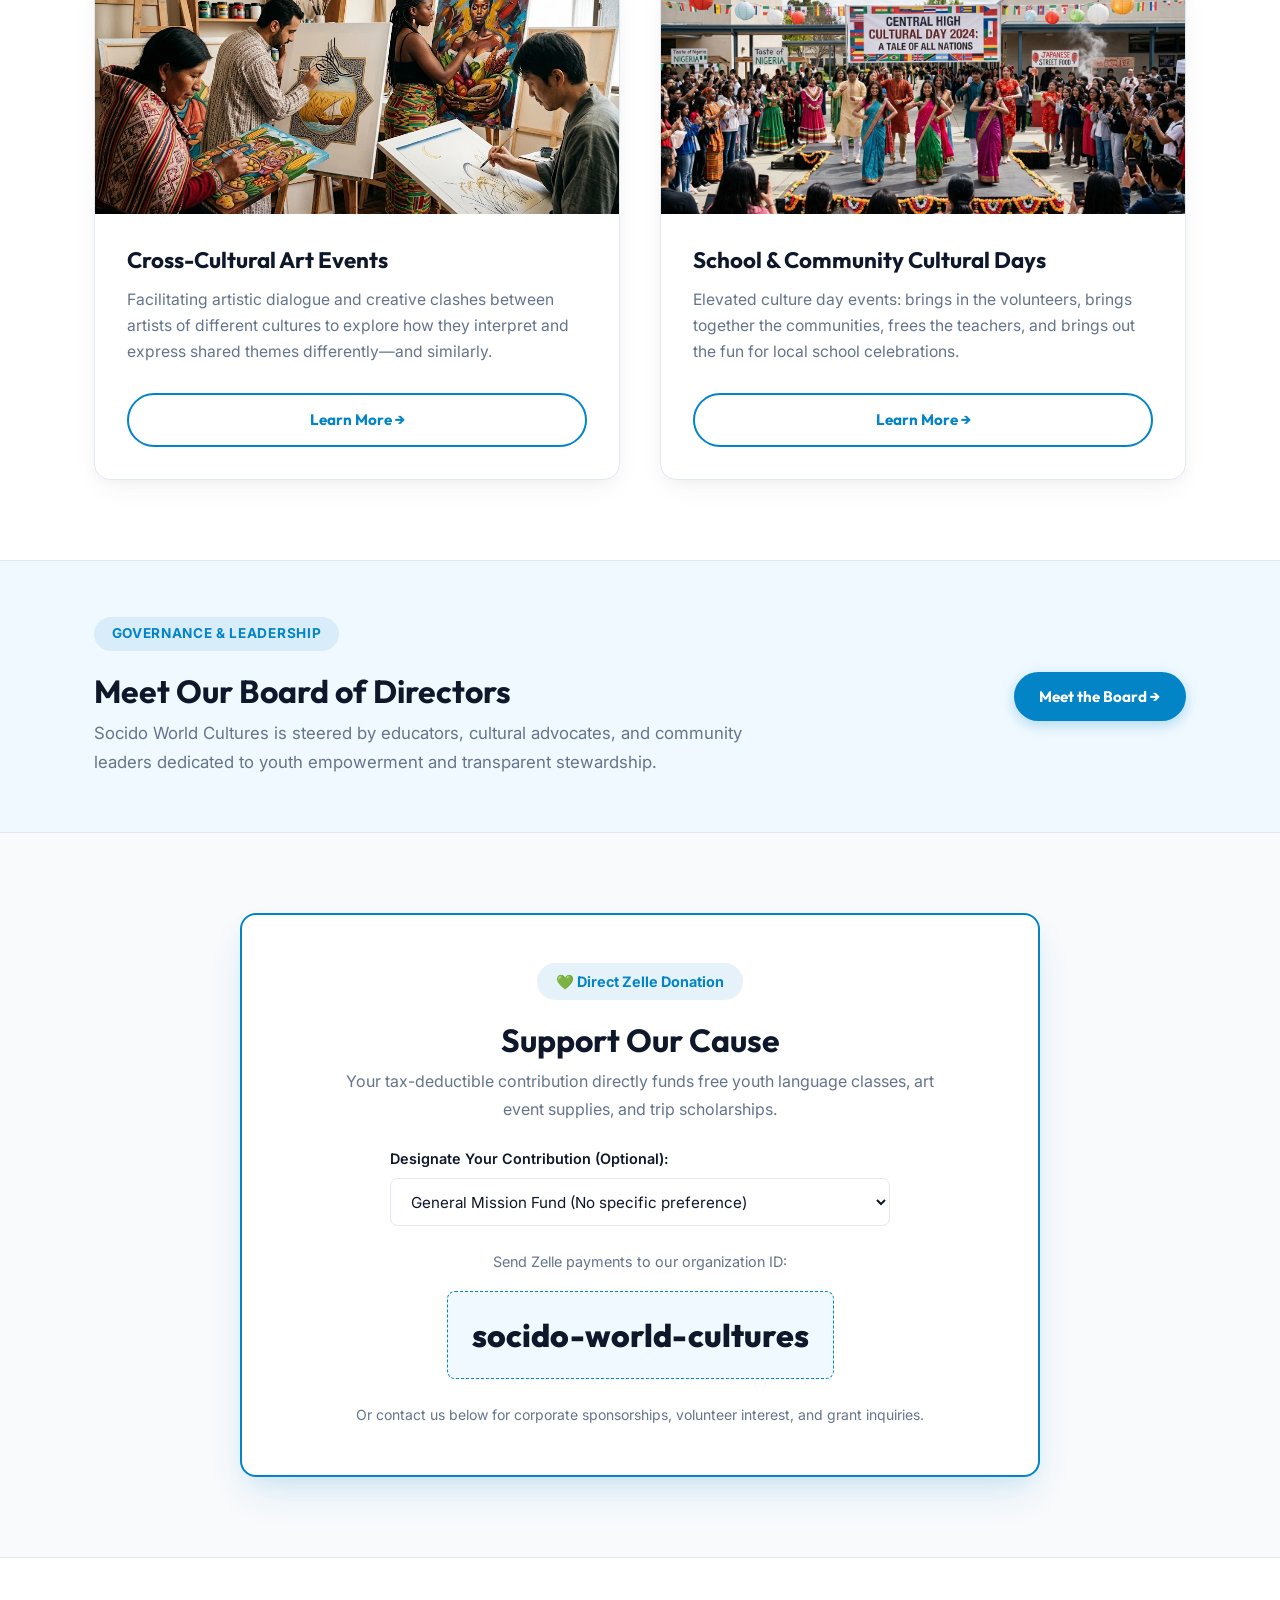
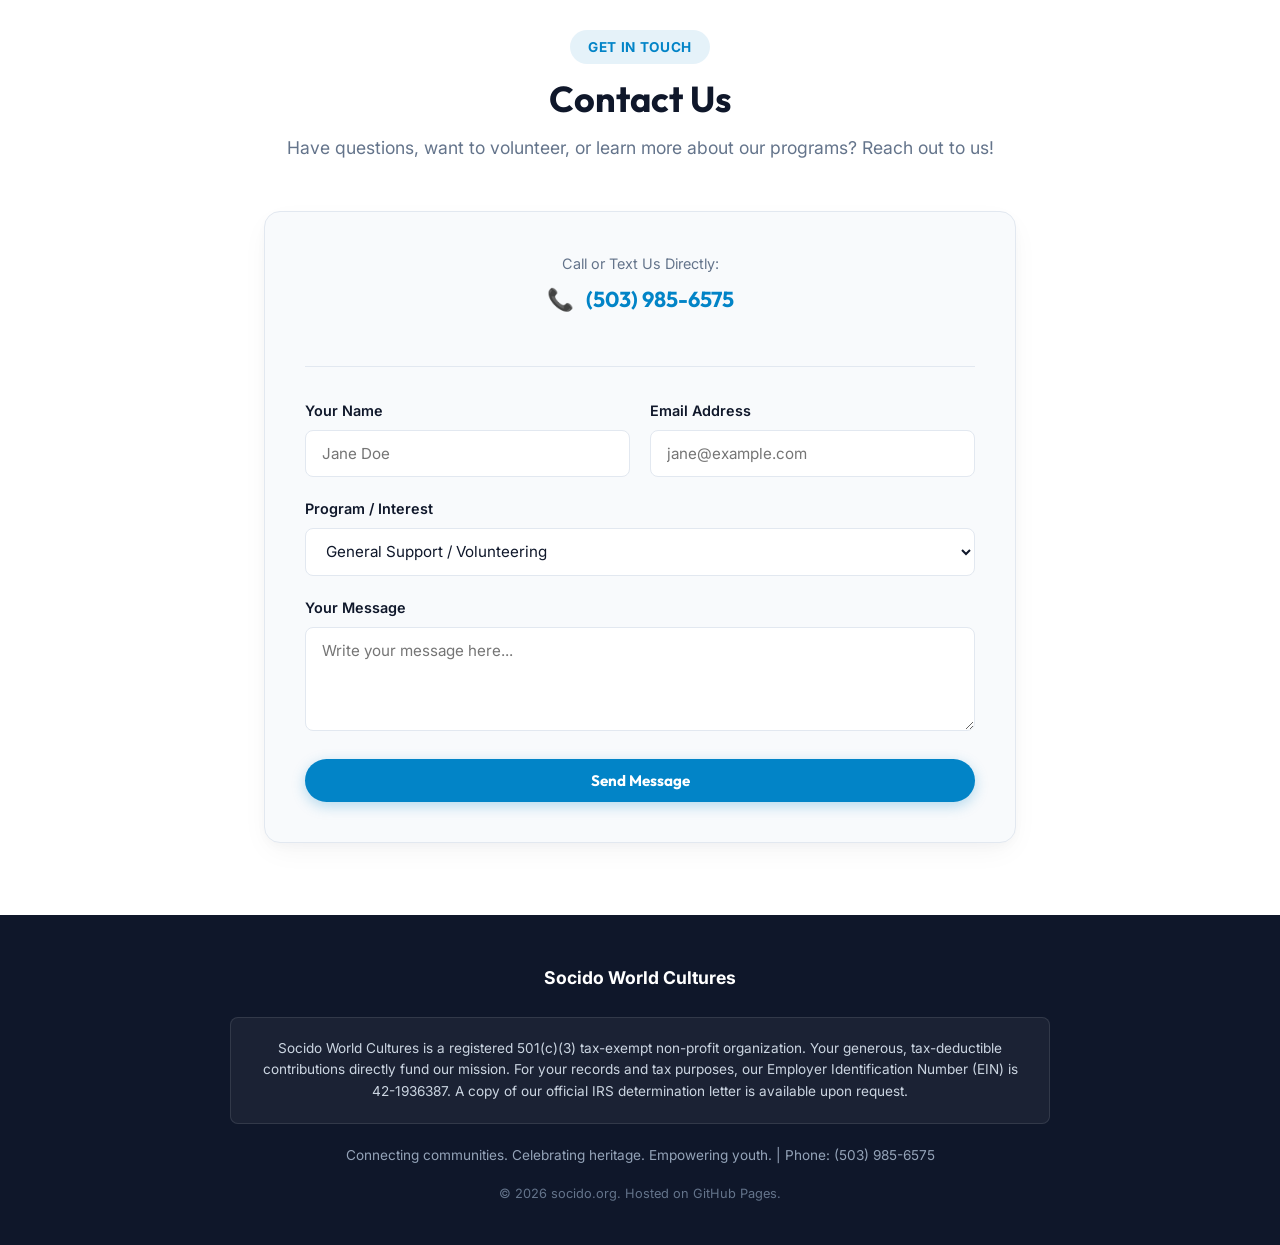
==== commit f4d27134: "Adopt Cultural Blossom tree logo and multicultural vibrant theme" ====
--- a/index.html
+++ b/index.html
@@ -6,7 +6,7 @@
   <title>Socido World Cultures — Connecting communities. Celebrating heritage. Empowering youth.</title>
   <meta name="description" content="Socido World Cultures (socido.org) is a 501(c)(3) non-profit connecting communities, celebrating heritage, and empowering youth through language & arts classes, cultural immersion trips, cross-cultural art events, and school cultural days. EIN: 42-1936387.">
   <link rel="icon" type="image/svg+xml" href="images/socido-logo.svg">
-  <link rel="stylesheet" href="style.css?v=7">
+  <link rel="stylesheet" href="style.css?v=10">
 </head>
 <body>
 
@@ -38,7 +38,7 @@
     <!-- Tagline & Vision Hero Section -->
     <section class="hero-vision" id="vision">
       <div class="container">
-        <span class="tag" style="background: rgba(49, 98, 0, 0.1); color: var(--primary); padding: 0.35rem 1.25rem; border-radius: 50px; font-weight: 700; font-size: 0.85rem; text-transform: uppercase; letter-spacing: 0.05em;">Our Mission</span>
+        <span class="tag">Our Mission</span>
         
         <!-- Tagline -->
         <h1 style="margin-top: 1rem; font-size: 2.75rem; color: var(--text-heading); font-weight: 800; line-height: 1.3;">
--- a/style.css
+++ b/style.css
@@ -5,23 +5,24 @@
 @import url('https://fonts.googleapis.com/css2?family=Inter:wght@400;500;600;700&family=Outfit:wght@500;600;700;800&family=Ma+Shan+Zheng&display=swap');
 
 :root {
-  /* Color Palette — Natural, Vibrant & Prestigious Forest & Leaf Greens (from Official Letterhead) */
-  --bg-body: #fafbf7;
+  /* Color Palette — Cultural Blossom Design System */
+  --bg-body: #f8fafc;        /* Crisp modern airy slate-white */
   --bg-card: #ffffff;
-  --bg-subtle: #f3f8ee;
+  --bg-subtle: #f0f9ff;      /* Soft sky-tinted background */
   
-  --primary: #316200;        /* Deep Forest Green (from logo trunk & wave) */
-  --primary-hover: #264e00;  /* Rich Dark Forest */
-  --secondary: #5cbc09;      /* Vibrant Canopy Leaf Green */
-  --secondary-hover: #4d9500;
-  --accent: #8bb90c;         /* Bright Lime Leaf Accent */
+  --primary: #0284c7;        /* Ocean Azure Blue — trust, global connection, unity */
+  --primary-hover: #0369a1;  /* Deep Ocean Blue */
+  --secondary: #10b981;      /* Emerald Jade — organic growth & vitality */
+  --secondary-hover: #059669;
+  --accent: #f59e0b;         /* Sunbeam Gold — warmth & intellect */
+  --accent-coral: #f43f5e;   /* Cultural Coral Rose — passion & celebration */
   
-  --text-heading: #1d1d1d;   /* Charcoal / Deep Black */
-  --text-body: #2e3a27;      /* Soft Deep Forest Slate */
-  --text-muted: #5e6f54;     /* Muted Earthy Slate */
+  --text-heading: #0f172a;   /* Obsidian Navy / Deep Slate */
+  --text-body: #334155;      /* Balanced Charcoal Slate */
+  --text-muted: #64748b;     /* Muted Cool Slate */
   
-  --border-light: #e4ede0;
-  --border-focus: #316200;
+  --border-light: #e2e8f0;
+  --border-focus: #0284c7;
   
   /* Typography */
   --font-heading: 'Outfit', -apple-system, BlinkMacSystemFont, sans-serif;
@@ -34,8 +35,8 @@
   --radius-lg: 24px;
   
   /* Shadows */
-  --shadow-card: 0 10px 30px -5px rgba(35, 60, 15, 0.05), 0 4px 12px -2px rgba(35, 60, 15, 0.03);
-  --shadow-hover: 0 20px 40px -10px rgba(49, 98, 0, 0.16), 0 8px 20px -4px rgba(49, 98, 0, 0.08);
+  --shadow-card: 0 10px 30px -5px rgba(15, 23, 42, 0.05), 0 4px 12px -2px rgba(15, 23, 42, 0.03);
+  --shadow-hover: 0 20px 40px -10px rgba(2, 132, 199, 0.16), 0 8px 20px -4px rgba(2, 132, 199, 0.08);
   
   --transition: all 0.25s ease;
 }
@@ -104,17 +105,28 @@
   margin: 0 auto 3rem auto;
 }
 
+.tag,
 .section-header .tag {
   display: inline-block;
   padding: 0.35rem 1.1rem;
-  background: rgba(49, 98, 0, 0.1);
+  background: rgba(2, 132, 199, 0.1);
   color: var(--primary);
   border-radius: 50px;
-  font-size: 0.875rem;
+  font-size: 0.85rem;
   font-weight: 700;
   letter-spacing: 0.05em;
   text-transform: uppercase;
   margin-bottom: 0.75rem;
+}
+
+.spotlight-banner {
+  background: linear-gradient(135deg, rgba(2, 132, 199, 0.08) 0%, rgba(16, 185, 129, 0.06) 100%);
+  border: 1px solid #e0f2fe;
+  border-left: 5px solid var(--primary);
+  padding: 2.25rem 2.5rem;
+  border-radius: var(--radius-sm);
+  margin-bottom: 3rem;
+  box-shadow: var(--shadow-card);
 }
 
 .section-header h2 {
@@ -212,13 +224,13 @@
 .btn-primary {
   background: var(--primary);
   color: #ffffff;
-  box-shadow: 0 4px 12px rgba(49, 98, 0, 0.25);
+  box-shadow: 0 4px 14px rgba(2, 132, 199, 0.28);
 }
 
 .btn-primary:hover {
   background: var(--primary-hover);
   transform: translateY(-2px);
-  box-shadow: 0 6px 18px rgba(49, 98, 0, 0.35);
+  box-shadow: 0 6px 18px rgba(2, 132, 199, 0.38);
 }
 
 .btn-outline {
@@ -228,7 +240,7 @@
 }
 
 .btn-outline:hover {
-  background: rgba(49, 98, 0, 0.08);
+  background: rgba(2, 132, 199, 0.08);
   transform: translateY(-2px);
 }
 
@@ -247,7 +259,7 @@
    ========================================================================== */
 .hero-vision {
   padding: 4.5rem 0 3.5rem 0;
-  background: linear-gradient(180deg, rgba(77, 149, 0, 0.06) 0%, rgba(250, 251, 247, 1) 100%);
+  background: linear-gradient(180deg, rgba(2, 132, 199, 0.06) 0%, rgba(16, 185, 129, 0.04) 50%, rgba(248, 250, 252, 1) 100%);
   text-align: center;
 }
 
@@ -302,7 +314,7 @@
 .project-box:hover {
   transform: translateY(-5px);
   box-shadow: var(--shadow-hover);
-  border-color: rgba(49, 98, 0, 0.35);
+  border-color: rgba(2, 132, 199, 0.35);
 }
 
 .project-thumb {
@@ -384,7 +396,7 @@
 .gallery-card:hover {
   transform: translateY(-4px);
   box-shadow: var(--shadow-hover);
-  border-color: rgba(49, 98, 0, 0.4);
+  border-color: rgba(2, 132, 199, 0.4);
 }
 
 .gallery-card:focus-visible {
@@ -593,8 +605,8 @@
   letter-spacing: 0.08em;
   font-weight: 700;
   color: var(--primary);
-  background: rgba(49, 98, 0, 0.25);
-  border: 1px solid rgba(49, 98, 0, 0.45);
+  background: rgba(2, 132, 199, 0.25);
+  border: 1px solid rgba(2, 132, 199, 0.45);
   padding: 0.25rem 0.85rem;
   border-radius: 50px;
   margin-bottom: 0.45rem;
@@ -654,7 +666,7 @@
   display: inline-flex;
   align-items: center;
   gap: 0.5rem;
-  background: rgba(49, 98, 0, 0.1);
+  background: rgba(2, 132, 199, 0.1);
   color: var(--primary);
   font-weight: 700;
   padding: 0.4rem 1.2rem;
@@ -761,7 +773,7 @@
 .form-group textarea:focus {
   outline: none;
   border-color: var(--border-focus);
-  box-shadow: 0 0 0 3px rgba(49, 98, 0, 0.18);
+  box-shadow: 0 0 0 3px rgba(2, 132, 199, 0.2);
 }
 
 /* ==========================================================================
@@ -826,7 +838,7 @@
   left: 0;
   bottom: 0;
   width: 5px;
-  background: linear-gradient(180deg, var(--primary), var(--secondary));
+  background: linear-gradient(180deg, var(--primary) 0%, var(--secondary) 35%, var(--accent) 70%, var(--accent-coral) 100%);
   opacity: 0.9;
   transition: width 0.25s ease;
 }
@@ -834,7 +846,7 @@
 .board-card:hover {
   transform: translateY(-3px);
   box-shadow: var(--shadow-hover);
-  border-color: rgba(13, 148, 136, 0.35);
+  border-color: rgba(2, 132, 199, 0.4);
 }
 
 .board-card:hover::before {
@@ -847,7 +859,7 @@
   height: 140px;
   border-radius: 50%;
   padding: 5px;
-  background: linear-gradient(135deg, rgba(49, 98, 0, 0.25), rgba(92, 188, 9, 0.3));
+  background: linear-gradient(135deg, rgba(2, 132, 199, 0.25), rgba(16, 185, 129, 0.3));
   flex-shrink: 0;
 }
 
@@ -891,7 +903,7 @@
   text-transform: uppercase;
   letter-spacing: 0.05em;
   color: var(--primary);
-  background: rgba(49, 98, 0, 0.1);
+  background: rgba(2, 132, 199, 0.1);
   padding: 0.3rem 0.9rem;
   border-radius: 50px;
   margin: 0;
